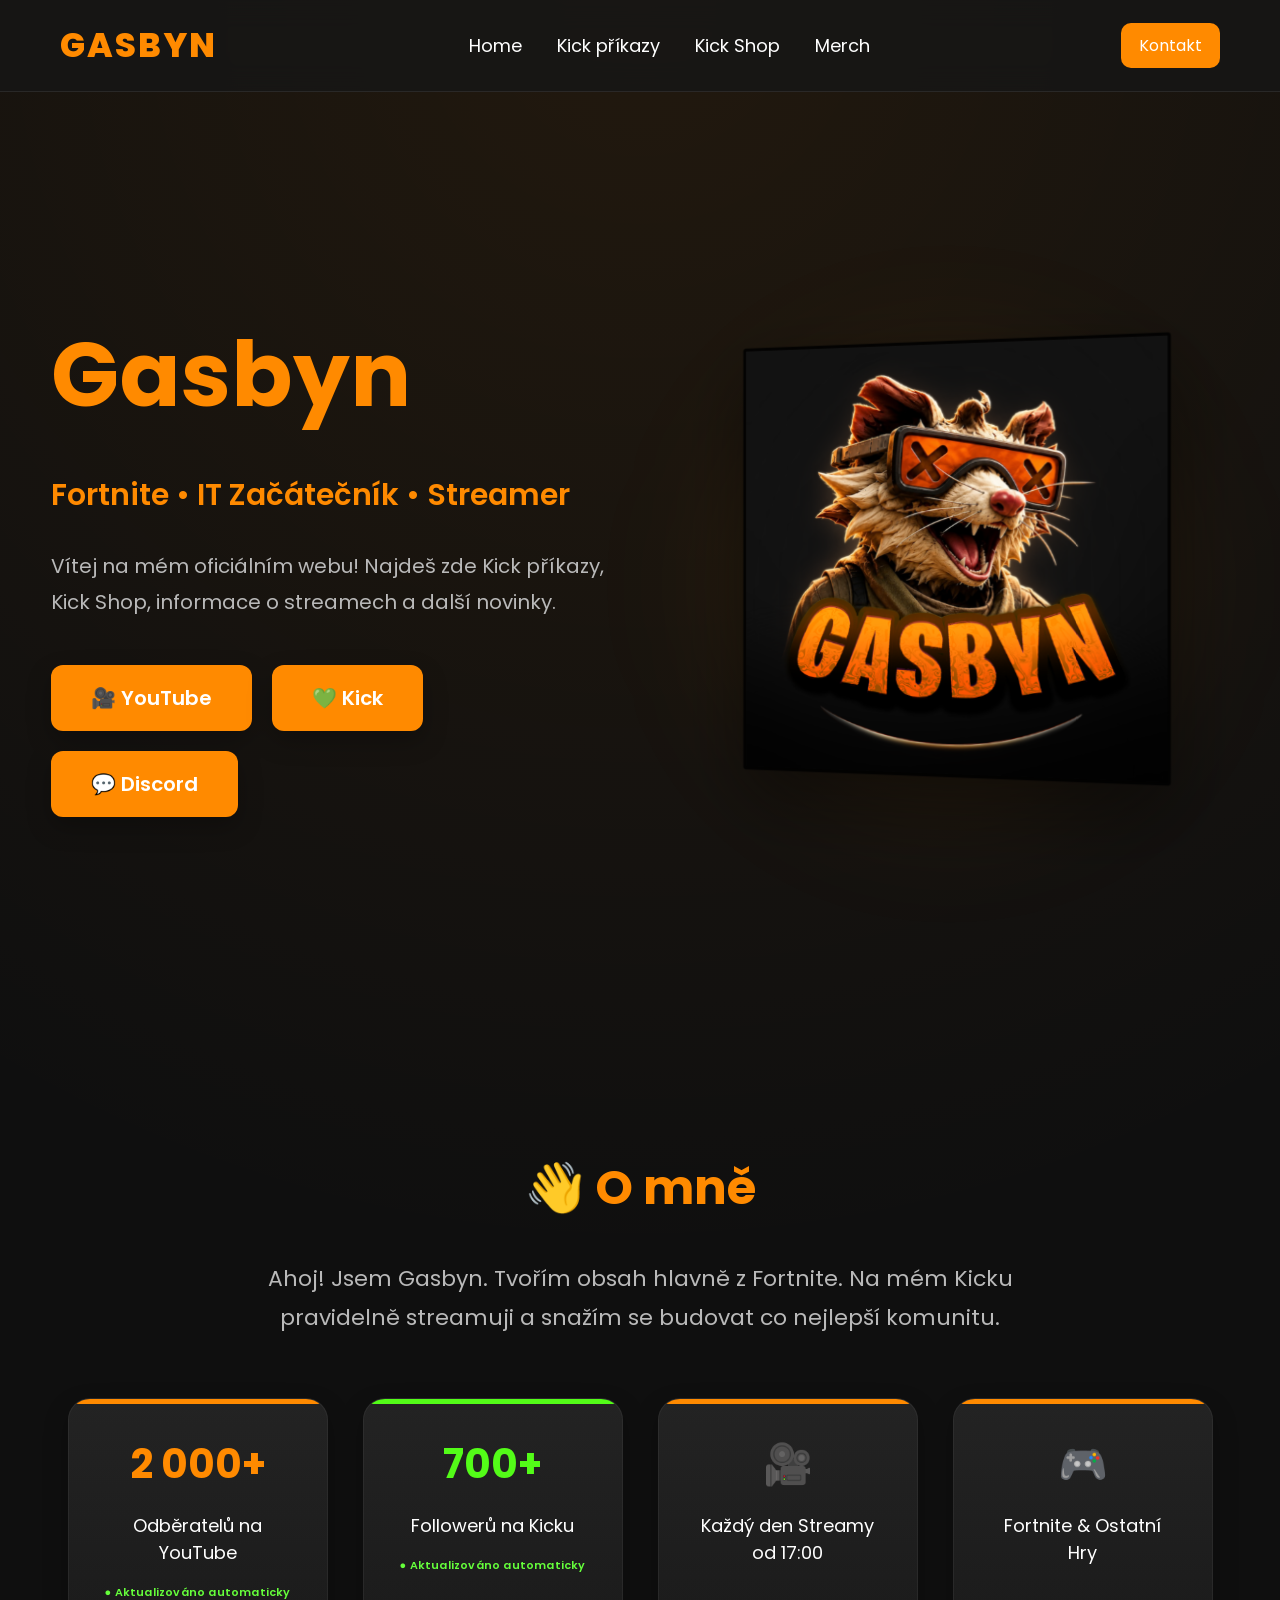
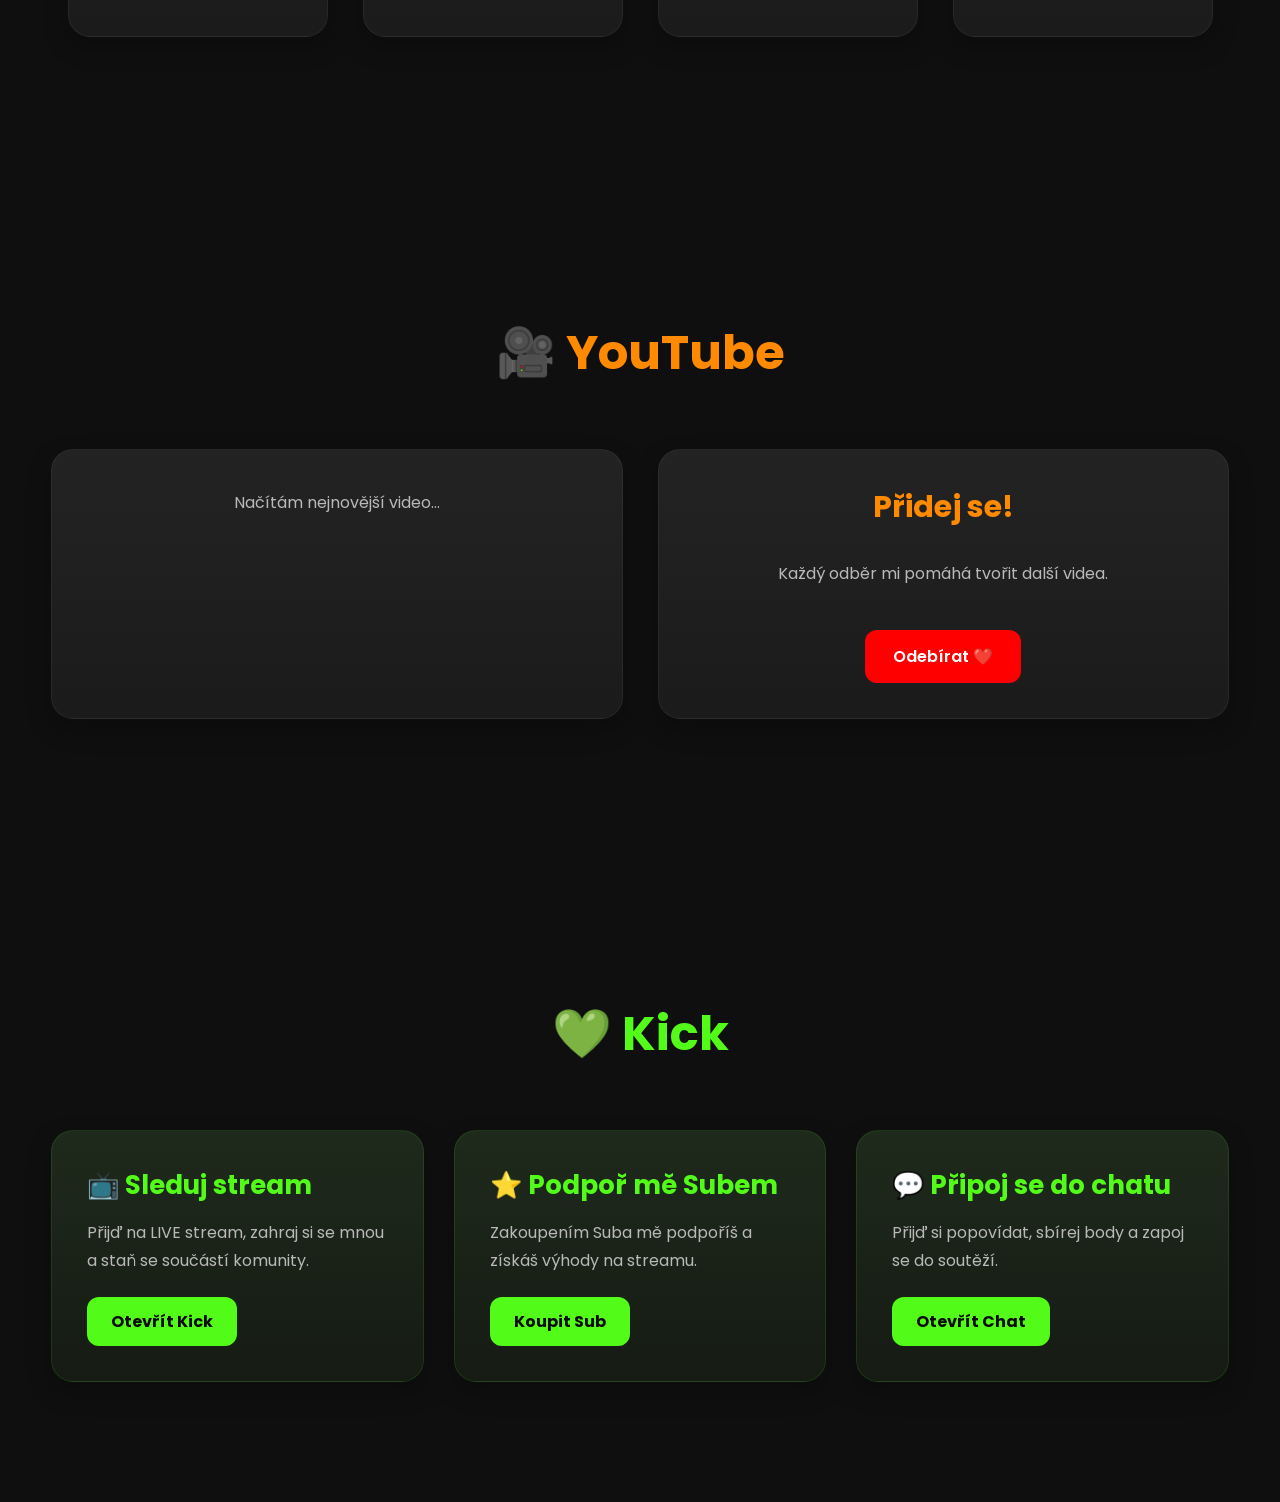
==== index.html @ f3fed2f4 "Wrap Skillet avatar for smooth tilt/hover animation" ====
<!DOCTYPE html>
<html lang="cs">
<head>
<meta charset="UTF-8">
<meta name="viewport" content="width=device-width, initial-scale=1.0">
<title>Gasbyn</title>
<link rel="stylesheet" href="css/style.css">
<link rel="stylesheet" href="css/responsive.css">
<link rel="preconnect" href="https://fonts.googleapis.com">
<link rel="preconnect" href="https://fonts.gstatic.com" crossorigin>
<link href="https://fonts.googleapis.com/css2?family=Poppins:ital,wght@0,100;0,200;0,300;0,400;0,500;0,600;0,700;0,800;0,900;1,100;1,200;1,300;1,400;1,500;1,600;1,700;1,800;1,900&display=swap" rel="stylesheet">
</head>
<body>
<header>
<nav class="navbar">
<div class="logo">GASBYN</div>
<ul class="nav-links">
<li><a href="index.html">Home</a></li>
<li><a href="commands.html">Kick příkazy</a></li>
<li><a href="shop.html">Kick Shop</a></li>
<li><a href="merch.html">Merch</a></li>
</ul>
<a class="contact-button" href="contact.html">Kontakt</a>
</nav>
</header>
<main>
<section class="hero">
<div class="container">
<div class="hero-content">
<div class="hero-left">
<h1>Gasbyn</h1>
<p class="hero-subtitle">Fortnite • IT Začátečník • Streamer</p>
<p class="hero-description">Vítej na mém oficiálním webu! Najdeš zde Kick příkazy, Kick Shop, informace o streamech a další novinky.</p>
<div class="hero-buttons">
<a href="https://www.youtube.com/@Gasbyn" target="_blank">🎥 YouTube</a>
<a href="https://kick.com/Gasbyn" target="_blank">💚 Kick</a>
<a href="https://discord.gg/bN3j6yfFgg" target="_blank">💬 Discord</a>
</div>
</div>
<div class="hero-right">
<div class="hero-avatar-wrap">
<img class="hero-avatar" src="assets/images/Skillet.png" alt="Gasbyn">
</div>
</div>
</div>
</div>
</section>
<section class="about container">
<h2 class="reveal">👋 O mně</h2>
<p class="about-text reveal delay-1">Ahoj! Jsem Gasbyn. Tvořím obsah hlavně z Fortnite. Na mém Kicku pravidelně streamuji a snažím se budovat co nejlepší komunitu.</p>
<div class="stats live-stats">
<div class="card live-stat-card reveal delay-1"><h3 id="youtubeSubscribers">2 000+</h3><p>Odběratelů na YouTube</p><span class="live-update">● Aktualizováno automaticky</span></div>
<div class="card live-stat-card kick-stat-card reveal delay-2"><h3 id="kickFollowers">700+</h3><p>Followerů na Kicku</p><span class="live-update">● Aktualizováno automaticky</span></div>
<div class="card reveal delay-3"><h3>🎥</h3><p>Každý den Streamy od 17:00</p></div>
<div class="card reveal delay-4"><h3>🎮</h3><p>Fortnite & Ostatní Hry</p></div>
</div>
</section>
<section class="youtube container">
<h2 class="reveal">🎥 YouTube</h2>
<div class="youtube-grid">
<div class="youtube-card latest-video-card reveal delay-1" id="latestVideoCard">
<div class="latest-video-loading">Načítám nejnovější video…</div>
</div>
<div class="youtube-card reveal delay-2"><h3>Přidej se!</h3><p>Každý odběr mi pomáhá tvořit další videa.</p><a href="https://www.youtube.com/@Gasbyn?sub_confirmation=1" target="_blank">Odebírat ❤️</a></div>
</div>
</section>
<section class="kick container">
<h2 class="reveal">💚 Kick</h2>
<div class="kick-grid">
<div class="kick-card reveal delay-1"><h3>📺 Sleduj stream</h3><p>Přijď na LIVE stream, zahraj si se mnou a staň se součástí komunity.</p><a href="https://kick.com/Gasbyn" target="_blank">Otevřít Kick</a></div>
<div class="kick-card reveal delay-2"><h3>⭐ Podpoř mě Subem</h3><p>Zakoupením Suba mě podpoříš a získáš výhody na streamu.</p><a href="https://kick.com/gasbyn/subscribe" target="_blank">Koupit Sub</a></div>
<div class="kick-card reveal delay-3"><h3>💬 Připoj se do chatu</h3><p>Přijď si popovídat, sbírej body a zapoj se do soutěží.</p><a href="https://kick.com/Gasbyn" target="_blank">Otevřít Chat</a></div>
</div>
</section>
<section class="schedule container"></section>
</main>
<script src="js/script.js"></script>
</body>
</html>
---- css/style.css ----
*{
box-sizing:border-box;
}

:root {
--background: #0f0f0f;
--navbar: #171717;
--orange: #ff8a00;
--white: #ffffff;
--gray: #b9b9b9;
--card: #1f1f1f;
--shadow: 0px 10px 25px rgba(0, 0, 0, 0.25);
--ease-out: cubic-bezier(.22,1,.36,1);
--ease-soft: cubic-bezier(.4,0,.2,1);
}

html {
scroll-behavior: smooth;
}

body {
margin:0;
font-family:"Poppins",sans-serif;
background:
radial-gradient(
circle at top,
rgba(255,138,0,.08),
transparent 40%
),
var(--background);
color:var(--white);
overflow-x:hidden;
}

.navbar {
display:flex;
justify-content:space-between;
align-items:center;
padding:20px 60px;
background:rgba(23,23,23,.82);
position:sticky;
top:0;
z-index:999;
backdrop-filter:blur(14px);
border-bottom:1px solid rgba(255,255,255,.08);
animation: fadeDown .7s var(--ease-out) both;
}

.logo{
color:var(--orange);
font-size:34px;
font-weight:800;
letter-spacing:2px;
cursor:pointer;
transition: transform .45s var(--ease-out), color .35s ease;
}

.logo:hover{ transform:scale(1.08); }

.nav-links {
display:flex;
gap:35px;
list-style:none;
margin:0;
padding:0;
}

.nav-links a {
color:var(--white);
text-decoration:none;
font-size:18px;
position:relative;
transition: color .35s ease, transform .4s var(--ease-out);
}

.nav-links a::after {
content:"";
position:absolute;
left:0;
bottom:-4px;
width:0;
height:2px;
background:var(--orange);
border-radius:2px;
transition: width .35s var(--ease-out);
}

.nav-links a:hover{
color:var(--orange);
transform:translateY(-2px);
}

.nav-links a:hover::after { width:100%; }

.contact-button {
background:var(--orange);
color:var(--white);
text-decoration:none;
padding:10px 18px;
border-radius:10px;
transition: transform .4s var(--ease-out), box-shadow .4s ease;
}

.contact-button:hover{
transform:scale(1.06) translateY(-1px);
box-shadow:0 10px 30px rgba(255,138,0,.35);
}

main {
text-align:center;
margin-top:0;
}

.container{
width:min(1200px,92%);
margin:auto;
}

.hero {
min-height:100vh;
display:flex;
justify-content:center;
align-items:center;
flex-direction:column;
padding-top:40px;
}

.hero-content{
display:flex;
justify-content:space-between;
align-items:center;
gap:60px;
}

.hero-left{
flex:1;
text-align:left;
}

.hero-right{
flex:1;
display:flex;
justify-content:center;
position:relative;
}

.hero-right::before{
content:"";
position:absolute;
width:500px;
height:500px;
background: radial-gradient(circle, rgba(255,138,0,.28), transparent 70%);
filter:blur(70px);
z-index:-1;
animation: pulseGlow 4s ease-in-out infinite;
}

.hero h1 {
font-size:90px;
color:var(--orange);
margin:0;
opacity:1;
animation: heroIn .9s var(--ease-out) .15s both;
}

.hero-subtitle{
font-size:30px;
font-weight:600;
color:var(--orange);
opacity:1;
animation: heroIn .85s var(--ease-out) .3s both;
}

.hero-description{
margin-top:25px;
font-size:20px;
line-height:1.8;
color:var(--gray);
max-width:650px;
opacity:1;
animation: heroIn .85s var(--ease-out) .45s both;
}

.hero-buttons {
margin-top:45px;
display:flex;
gap:20px;
flex-wrap:wrap;
opacity:1;
animation: heroIn .85s var(--ease-out) .6s both;
}

.hero-buttons a {
text-decoration:none;
font-weight:600;
color:var(--white);
background:var(--orange);
padding:18px 40px;
border-radius:12px;
font-size:20px;
box-shadow:var(--shadow);
transition: transform .4s var(--ease-out), box-shadow .4s ease, filter .3s ease;
}

.hero-buttons a:hover{
transform:translateY(-5px) scale(1.05);
box-shadow:0 16px 36px rgba(255,138,0,.4);
filter:brightness(1.08);
}

.hero-right img{
width:450px;
max-width:100%;
filter:drop-shadow(0 30px 40px rgba(0,0,0,.5));
transform:perspective(1200px) rotateY(-12deg) scale(1);
opacity:1;
animation: heroImgIn 1s var(--ease-out) .35s both, float 4.5s ease-in-out 1.4s infinite;
transition: filter .5s ease, transform .6s var(--ease-out);
}

.hero-right img:hover{
filter:drop-shadow(0 35px 50px rgba(0,0,0,.65));
animation-play-state:paused;
transform:perspective(1200px) rotateY(0deg) scale(1.06);
}

.about{
padding:120px 0;
text-align:center;
}

.about h2{
font-size:48px;
margin-bottom:35px;
color:var(--orange);
}

.about-text{
font-size:22px;
max-width:850px;
margin:auto;
line-height:1.8;
color:var(--gray);
}

.stats{
margin-top:60px;
display:flex;
justify-content:center;
gap:35px;
flex-wrap:wrap;
}

.card{
background:linear-gradient(180deg,#232323,#1b1b1b);
padding:35px;
width:260px;
border-radius:22px;
box-shadow:var(--shadow);
border:1px solid rgba(255,255,255,.05);
overflow:hidden;
position:relative;
transition: transform .45s var(--ease-out), box-shadow .45s ease, border-color .35s ease;
}

.card::before{
content:"";
position:absolute;
top:0;
left:0;
width:100%;
height:5px;
background:var(--orange);
}

.card:hover{
transform:translateY(-12px) scale(1.04);
box-shadow:0 22px 50px rgba(255,138,0,.22);
border-color:rgba(255,138,0,.2);
}

.card h3{
font-size:40px;
margin:0;
color:var(--orange);
}

.card p{
margin-top:18px;
font-size:18px;
}

.live-stats{ align-items:stretch; }
.live-stat-card{ min-height:190px; }
.live-stat-card h3{ white-space:nowrap; }

.live-update{
display:block;
margin-top:14px;
color:#65ff3b;
font-size:11px;
font-weight:600;
letter-spacing:.2px;
}

.kick-stat-card::before{ background:#53FC18; }
.kick-stat-card h3{ color:#53FC18; }

/* ALWAYS VISIBLE - never hide content */
.hidden, .reveal {
opacity:1;
transform:translateY(0) scale(1);
transition: opacity .7s var(--ease-out), transform .7s var(--ease-out);
}
.hidden.show, .reveal.show {
opacity:1;
transform:translateY(0) scale(1);
}
.hidden.delay-1, .reveal.delay-1 { transition-delay:.08s; }
.hidden.delay-2, .reveal.delay-2 { transition-delay:.16s; }
.hidden.delay-3, .reveal.delay-3 { transition-delay:.24s; }
.hidden.delay-4, .reveal.delay-4 { transition-delay:.32s; }

.youtube{ padding:120px 0; }
.youtube h2{
text-align:center;
font-size:48px;
color:var(--orange);
margin-bottom:60px;
}
.youtube-grid{
display:grid;
grid-template-columns:repeat(auto-fit,minmax(320px,1fr));
gap:35px;
}
.youtube-card{
background:linear-gradient(180deg,#232323,#1b1b1b);
padding:35px;
border-radius:22px;
border:1px solid rgba(255,255,255,.05);
box-shadow:var(--shadow);
transition: transform .45s var(--ease-out), box-shadow .45s ease, border-color .35s ease;
}
.youtube-card h3{ font-size:30px; margin-top:0; color:var(--orange); }
.youtube-card p{ line-height:1.8; color:var(--gray); }
.youtube-card a{
display:inline-block;
margin-top:25px;
padding:14px 28px;
background:#ff0000;
color:white;
text-decoration:none;
border-radius:12px;
font-weight:600;
transition: transform .4s var(--ease-out), box-shadow .4s ease;
}
.youtube-card:hover{
transform:translateY(-10px) scale(1.03);
box-shadow:0 20px 45px rgba(255,0,0,.22);
border-color:rgba(255,0,0,.18);
}
.youtube-card a:hover{
transform:scale(1.06);
box-shadow:0 10px 30px rgba(255,0,0,.35);
}

.latest-video-card{ padding:0; overflow:hidden; }
.latest-video-loading{ padding:40px; color:var(--gray); }
.latest-video-link{ display:block; text-decoration:none; color:inherit; }
.latest-video-thumb-wrap{
position:relative;
overflow:hidden;
aspect-ratio:16/9;
background:#111;
}
.latest-video-thumb{
width:100%;
height:100%;
object-fit:cover;
display:block;
transition:transform .6s var(--ease-out);
}
.latest-video-card:hover .latest-video-thumb{ transform:scale(1.08); }
.latest-video-play{
position:absolute;
top:50%;
left:50%;
transform:translate(-50%,-50%) scale(1);
width:64px;
height:64px;
border-radius:50%;
background:rgba(255,0,0,.92);
color:#fff;
display:flex;
align-items:center;
justify-content:center;
font-size:22px;
box-shadow:0 8px 24px rgba(0,0,0,.4);
transition: transform .4s var(--ease-out), box-shadow .4s ease;
}
.latest-video-card:hover .latest-video-play{
transform:translate(-50%,-50%) scale(1.12);
box-shadow:0 12px 32px rgba(255,0,0,.45);
}
.latest-video-info{ padding:24px 28px 28px; text-align:left; }
.latest-video-label{
display:inline-block;
font-size:12px;
font-weight:700;
letter-spacing:1px;
color:#ff4444;
margin-bottom:8px;
}
.latest-video-info h3{
font-size:22px;
margin:0 0 12px;
color:var(--white);
line-height:1.35;
}
.latest-video-open{
display:inline-block;
color:var(--orange);
font-weight:600;
font-size:15px;
transition:transform .3s var(--ease-out);
}
.latest-video-card:hover .latest-video-open{ transform:translateX(4px); }

.kick{ padding:120px 0; }
.kick h2{
text-align:center;
font-size:48px;
color:#53FC18;
margin-bottom:60px;
}
.kick-grid{
display:grid;
grid-template-columns:repeat(auto-fit,minmax(280px,1fr));
gap:30px;
}
.kick-card{
background:linear-gradient(180deg,#1e2a1c,#161b14);
padding:35px;
border-radius:22px;
border:1px solid rgba(83,252,24,.12);
box-shadow:var(--shadow);
text-align:left;
transition: transform .45s var(--ease-out), box-shadow .45s ease, border-color .35s ease;
}
.kick-card h3{ font-size:26px; margin:0 0 14px; color:#53FC18; }
.kick-card p{ line-height:1.75; color:var(--gray); margin:0 0 22px; }
.kick-card a{
display:inline-block;
padding:12px 24px;
background:#53FC18;
color:#0a0a0a;
text-decoration:none;
border-radius:12px;
font-weight:700;
transition: transform .4s var(--ease-out), box-shadow .4s ease;
}
.kick-card:hover{
transform:translateY(-10px) scale(1.03);
box-shadow:0 20px 45px rgba(83,252,24,.2);
border-color:rgba(83,252,24,.3);
}
.kick-card a:hover{
transform:scale(1.06);
box-shadow:0 10px 28px rgba(83,252,24,.35);
}

@keyframes fadeDown {
from { opacity:0; transform:translateY(-16px); }
to { opacity:1; transform:translateY(0); }
}
@keyframes heroIn {
from { opacity:0; transform:translateY(28px) scale(.97); }
to { opacity:1; transform:translateY(0) scale(1); }
}
@keyframes heroImgIn {
from { opacity:0; transform:perspective(1200px) rotateY(-18deg) scale(.88) translateY(20px); }
to { opacity:1; transform:perspective(1200px) rotateY(-12deg) scale(1) translateY(0); }
}
@keyframes float {
0%, 100% { transform:perspective(1200px) rotateY(-12deg) translateY(0); }
50% { transform:perspective(1200px) rotateY(-12deg) translateY(-14px); }
}
@keyframes pulseGlow {
0%, 100% { opacity:.7; transform:scale(1); }
50% { opacity:1; transform:scale(1.08); }
}

@media (prefers-reduced-motion: reduce) {
  .hero h1, .hero-subtitle, .hero-description, .hero-buttons, .hero-right img,
  .hidden, .reveal {
    opacity: 1 !important;
    transform: none !important;
    animation: none !important;
    filter: none !important;
  }
}
---- css/responsive.css ----
/* ===== GASBYN RESPONSIVE LAYOUT ===== */

html { overflow-x: hidden; }
body { overflow-x: hidden; }

/* Tablets / smaller laptops */
@media (max-width: 1000px) {
    .navbar { padding: 16px 28px; gap: 18px; }
    .nav-links { gap: 18px; }
    .nav-links a { font-size: 16px; }
    .container { width: min(92%, 900px); }
    .hero-content { gap: 30px; }
    .hero h1 { font-size: 72px; }
    .hero-right img { width: 380px; }
    .stats { gap: 22px; }
}

/* Phones + portrait tablets */
@media (max-width: 760px) {
    .navbar {
        padding: 13px 16px;
        flex-wrap: wrap;
        justify-content: center;
        gap: 9px 14px;
    }

    .logo { font-size: 26px; }

    .nav-links {
        order: 3;
        width: 100%;
        justify-content: flex-start;
        gap: 8px;
        overflow-x: auto;
        scrollbar-width: none;
        padding: 2px 2px 4px;
        -webkit-overflow-scrolling: touch;
        scroll-behavior: smooth;
    }

    .nav-links::-webkit-scrollbar { display: none; }
    .nav-links a { font-size: 14px; white-space: nowrap; }
    .contact-button { padding: 8px 13px; font-size: 14px; white-space: nowrap; }

    main { margin-top: 45px; }
    .container { width: calc(100% - 28px); }

    /* HOME */
    .hero { min-height: auto; padding: 50px 0 64px; }
    .hero-content { flex-direction: column; text-align: center; gap: 28px; }
    .hero-left { text-align: center; }
    .hero-left, .hero-right { width: 100%; }
    .hero-description { margin-left: auto; margin-right: auto; }
    .hero h1 { font-size: 58px; }
    .hero-subtitle { font-size: 20px; }
    .hero-description { font-size: 16px; line-height: 1.7; margin-left: auto; margin-right: auto; }
    .hero-buttons { justify-content: center; gap: 10px; margin-top: 28px; }
    .hero-buttons a { padding: 13px 20px; font-size: 16px; }
    .hero-right img { width: min(330px, 82vw); }

    .about, .youtube, .kick { padding: 64px 0; }
    .about h2, .youtube h2, .kick h2 { font-size: 38px; margin-bottom: 27px; }
    .about-text { font-size: 17px; }

    .stats { gap: 12px; margin-top: 34px; }
    .card { width: 100%; max-width: 330px; padding: 30px 24px; }
    .live-stat-card { min-height: 170px; }
    .card h3 { font-size: 34px; }
    .card p { font-size: 16px; }
    .live-update { font-size: 10px; }

    .youtube-grid, .kick-grid { grid-template-columns: 1fr; gap: 16px; }
    .youtube-card, .kick-card { padding: 24px 20px; }
    .latest-video-card { padding: 0; }
    .latest-video-info { padding: 20px 20px 23px; }
    .latest-video-info h3 { font-size: 19px; }
    .latest-video-play { width: 52px; height: 52px; }

    /* COMMANDS */
    .commands-hero { padding: 50px 15px 32px; }
    .commands-hero h1 { font-size: 40px; }
    .commands-hero p { font-size: 16px; line-height: 1.6; }
    .top-bar { flex-direction: column; align-items: stretch; gap: 12px; }
    #search { width: 100%; min-width: 0; font-size: 16px; }
    #commandsGrid { grid-template-columns: 1fr; gap: 16px; padding-bottom: 64px; }
    .command-card { padding: 20px; }
    .command-card h3 { font-size: 24px; overflow-wrap: anywhere; }
    .command-card p { font-size: 15px; overflow-wrap: anywhere; }
    .buttons { flex-direction: row; }
    .buttons button { min-width: 0; padding: 12px 10px; }

    /* SHOP */
    .shop-hero { padding: 50px 15px 32px; }
    .shop-hero h1 { font-size: 42px; }
    .shop-hero p { font-size: 16px; line-height: 1.6; }
    .shop-grid { width: calc(100% - 28px); grid-template-columns: 1fr; gap: 16px; margin-bottom: 64px; }
    .product-content { padding: 20px; }
    .product-content h2 { font-size: 20px; }
    .product-command { font-size: 13px; overflow-wrap: anywhere; }

    /* MERCH + CONTACT */
    .merch-page, .contact-page { min-height: auto; padding: 50px 14px 64px; }
    .merch-hero, .contact-card { padding: 42px 20px; border-radius: 20px; }
    .merch-hero h1, .contact-card h1 { font-size: 42px; }
    .merch-status { font-size: 22px; }
    .merch-description { font-size: 16px; }
    .contact-intro { font-size: 17px; }
    .contact-option { padding: 14px 15px; }
    .contact-option small { overflow-wrap: anywhere; }
}

/* Small phones */
@media (max-width: 430px) {
    .navbar { padding: 11px 10px; }
    .logo { font-size: 23px; }
    .nav-links a { font-size: 13px; }
    .contact-button { font-size: 13px; padding: 7px 10px; }
    .hero h1 { font-size: 46px; }
    .hero-buttons { flex-direction: column; width: 100%; }
    .hero-buttons a { width: 100%; }
    .hero-right img { width: min(280px, 82vw); }
    .about h2, .youtube h2, .kick h2 { font-size: 32px; }
    .command-card, .product-content { padding: 19px; }
    .buttons button { font-size: 13px; }
}

/* TVs / 4K screens */
@media (min-width: 1800px) {
    .container { width: min(1500px, 88%); }
    .navbar { padding: 26px 80px; }
    .nav-links { gap: 45px; }
    .nav-links a { font-size: 20px; }
    .hero h1 { font-size: 110px; }
    .hero-description { font-size: 23px; }
    .hero-right img { width: 520px; }
    .shop-grid { width: min(1500px, 88%); grid-template-columns: repeat(4, 1fr); }
    #commandsGrid { grid-template-columns: repeat(3, 1fr); }
}

/* Touch devices: avoid sticky hover effects feeling laggy */
@media (hover: none) and (pointer: coarse) {
    .card:hover, .youtube-card:hover, .kick-card:hover, .hero-buttons a:hover,
    .contact-button:hover, .logo:hover, .hero-right img:hover {
        transform: none;
        box-shadow: inherit;
    }
}

@media (prefers-reduced-motion: reduce) {
    *, *::before, *::after {
        transition: none !important;
        animation: none !important;
        scroll-behavior: auto !important;
    }
}
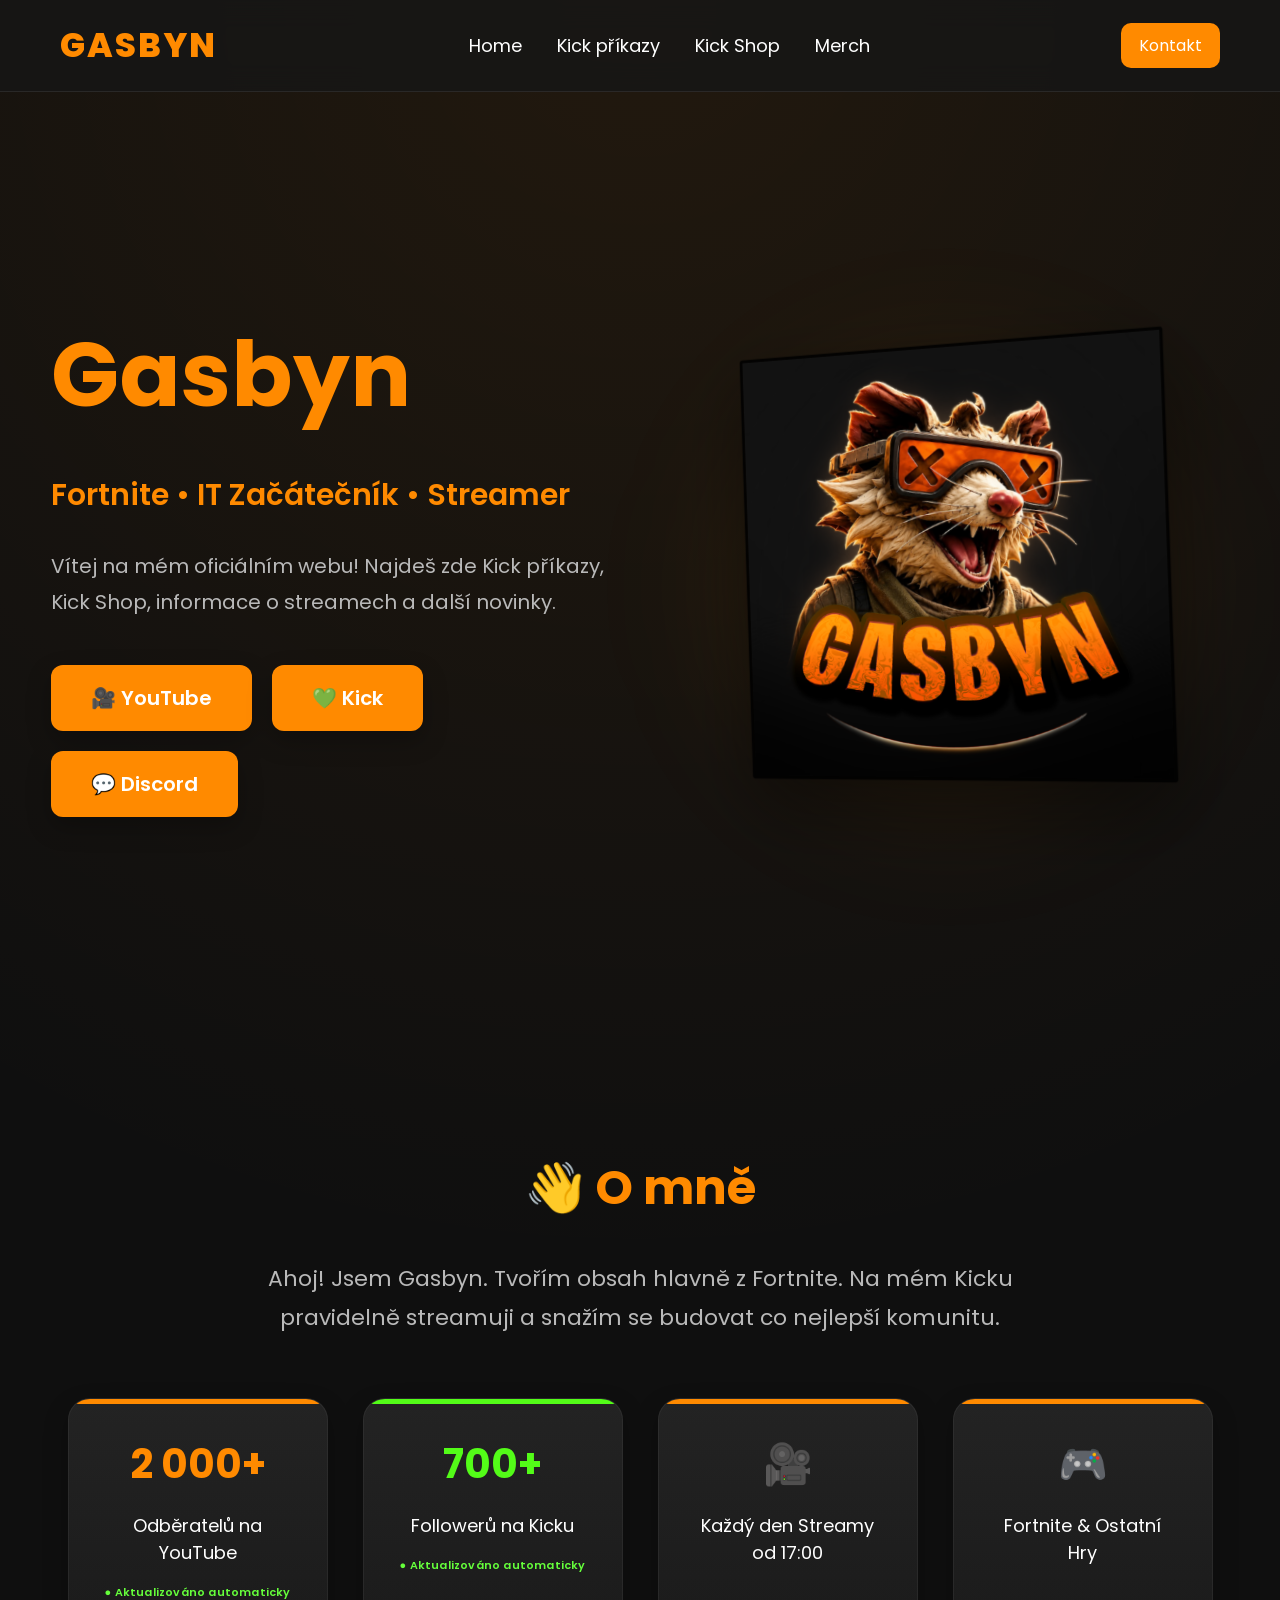
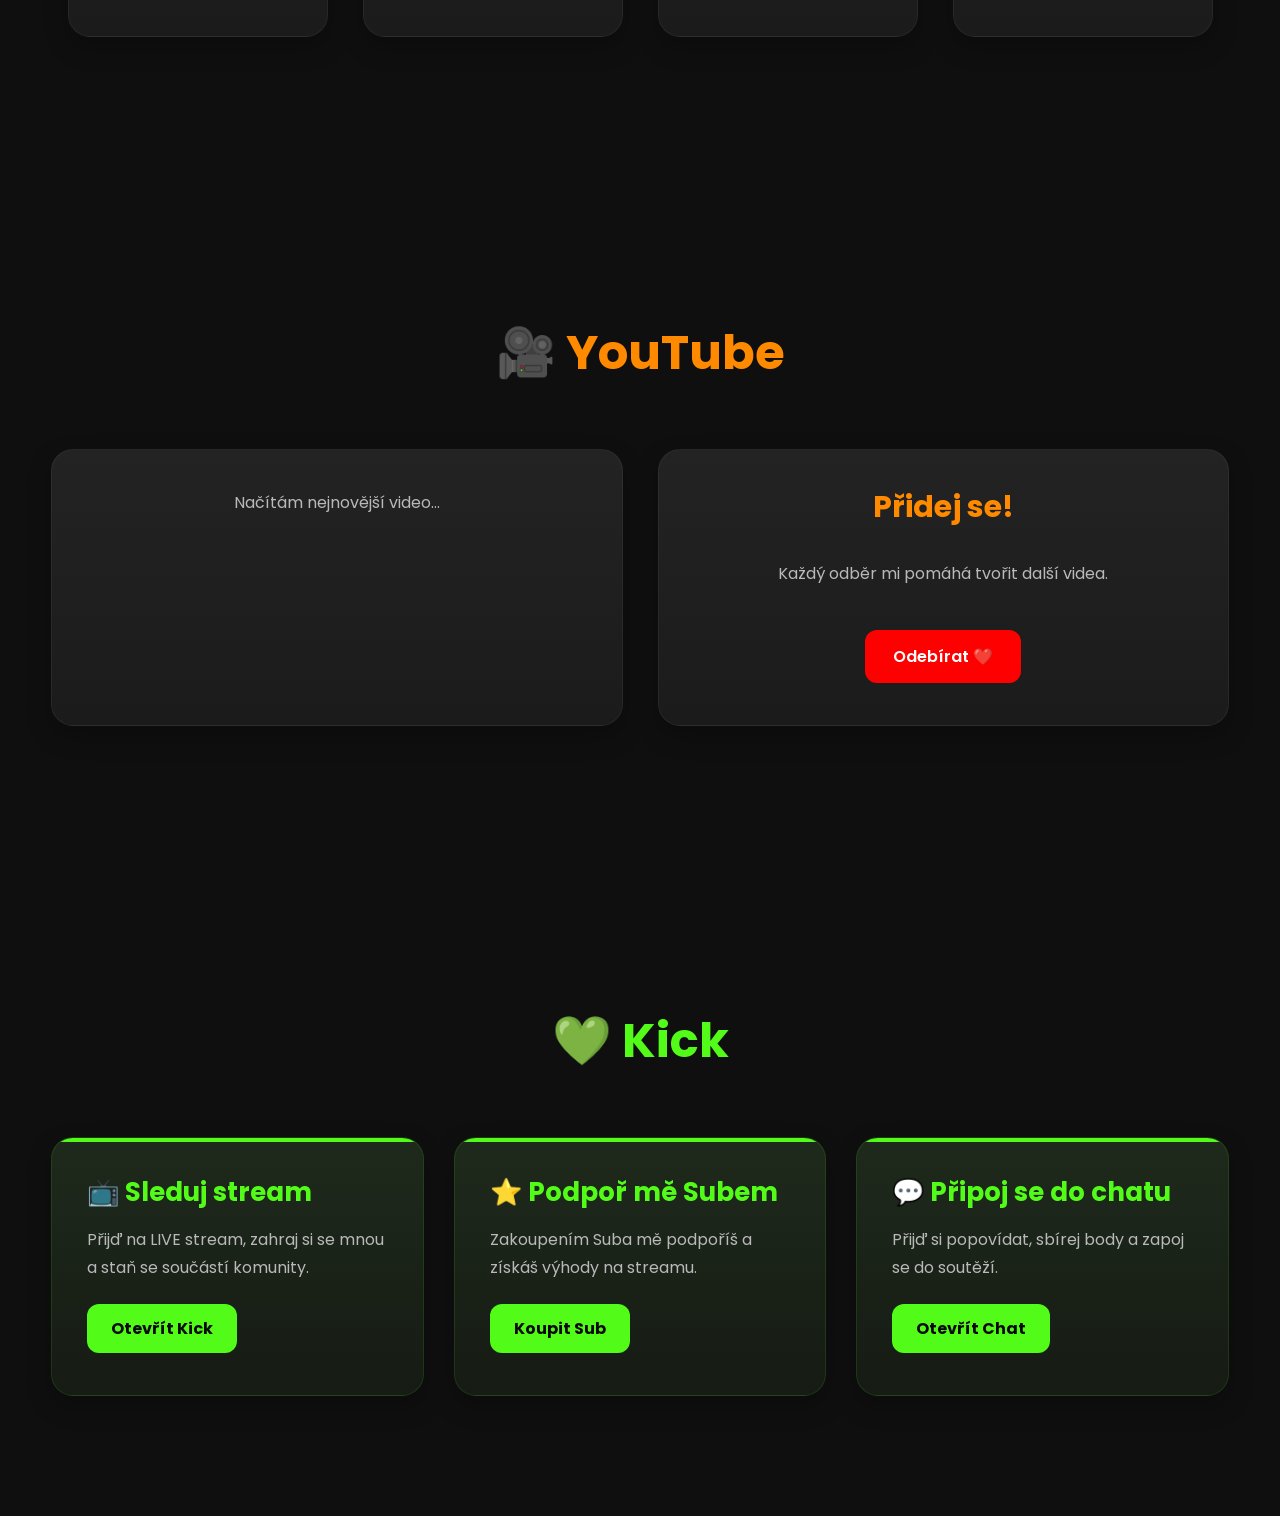
==== commit d2587f21: "Link animations.css for micro-interactions" ====
--- a/index.html
+++ b/index.html
@@ -5,6 +5,7 @@
 <meta name="viewport" content="width=device-width, initial-scale=1.0">
 <title>Gasbyn</title>
 <link rel="stylesheet" href="css/style.css">
+<link rel="stylesheet" href="css/animations.css">
 <link rel="stylesheet" href="css/responsive.css">
 <link rel="preconnect" href="https://fonts.googleapis.com">
 <link rel="preconnect" href="https://fonts.gstatic.com" crossorigin>
--- a/css/style.css
+++ b/css/style.css
@@ -52,10 +52,11 @@
 font-weight:800;
 letter-spacing:2px;
 cursor:pointer;
-transition: transform .45s var(--ease-out), color .35s ease;
+transition: transform .28s cubic-bezier(.22,1,.36,1), color .25s ease;
 }
 
 .logo:hover{ transform:scale(1.08); }
+.logo:active{ transform:scale(0.96); }
 
 .nav-links {
 display:flex;
@@ -70,7 +71,7 @@
 text-decoration:none;
 font-size:18px;
 position:relative;
-transition: color .35s ease, transform .4s var(--ease-out);
+transition: color .25s ease, transform .28s cubic-bezier(.22,1,.36,1);
 }
 
 .nav-links a::after {
@@ -82,7 +83,7 @@
 height:2px;
 background:var(--orange);
 border-radius:2px;
-transition: width .35s var(--ease-out);
+transition: width .28s cubic-bezier(.22,1,.36,1);
 }
 
 .nav-links a:hover{
@@ -98,13 +99,14 @@
 text-decoration:none;
 padding:10px 18px;
 border-radius:10px;
-transition: transform .4s var(--ease-out), box-shadow .4s ease;
+transition: transform .28s cubic-bezier(.22,1,.36,1), box-shadow .28s ease;
 }
 
 .contact-button:hover{
-transform:scale(1.06) translateY(-1px);
+transform:scale(1.07) translateY(-2px);
 box-shadow:0 10px 30px rgba(255,138,0,.35);
 }
+.contact-button:active{ transform:scale(0.96); }
 
 main {
 text-align:center;
@@ -199,29 +201,48 @@
 border-radius:12px;
 font-size:20px;
 box-shadow:var(--shadow);
-transition: transform .4s var(--ease-out), box-shadow .4s ease, filter .3s ease;
+transition: transform .28s cubic-bezier(.22,1,.36,1), box-shadow .28s ease, filter .28s ease;
 }
 
 .hero-buttons a:hover{
-transform:translateY(-5px) scale(1.05);
+transform:translateY(-5px) scale(1.07);
 box-shadow:0 16px 36px rgba(255,138,0,.4);
 filter:brightness(1.08);
 }
-
-.hero-right img{
+.hero-buttons a:active{
+transform:scale(0.96) translateY(0);
+}
+
+.hero-avatar-wrap{
+display:inline-block;
+animation: floatY 4.5s ease-in-out 1.2s infinite;
+will-change: transform;
+}
+
+.hero-right img,
+.hero-avatar{
 width:450px;
 max-width:100%;
+display:block;
 filter:drop-shadow(0 30px 40px rgba(0,0,0,.5));
-transform:perspective(1200px) rotateY(-12deg) scale(1);
-opacity:1;
-animation: heroImgIn 1s var(--ease-out) .35s both, float 4.5s ease-in-out 1.4s infinite;
-transition: filter .5s ease, transform .6s var(--ease-out);
-}
-
-.hero-right img:hover{
-filter:drop-shadow(0 35px 50px rgba(0,0,0,.65));
+transform:perspective(1200px) rotateY(-14deg) rotateZ(-2deg) scale(1);
+opacity:1;
+animation: heroImgIn 1s var(--ease-out) .35s both;
+transition:
+transform .55s cubic-bezier(.22,1,.36,1),
+filter .55s ease;
+cursor:pointer;
+}
+
+.hero-right img:hover,
+.hero-avatar:hover,
+.hero-avatar-wrap:hover img{
+filter:drop-shadow(0 40px 55px rgba(255,138,0,.25));
+transform:perspective(1200px) rotateY(0deg) rotateZ(0deg) scale(1.1);
+}
+
+.hero-avatar-wrap:hover{
 animation-play-state:paused;
-transform:perspective(1200px) rotateY(0deg) scale(1.06);
 }
 
 .about{
@@ -260,7 +281,7 @@
 border:1px solid rgba(255,255,255,.05);
 overflow:hidden;
 position:relative;
-transition: transform .45s var(--ease-out), box-shadow .45s ease, border-color .35s ease;
+transition: transform .35s cubic-bezier(.22,1,.36,1), box-shadow .35s ease, border-color .3s ease;
 }
 
 .card::before{
@@ -278,6 +299,9 @@
 box-shadow:0 22px 50px rgba(255,138,0,.22);
 border-color:rgba(255,138,0,.2);
 }
+.card:active{
+transform:scale(0.98);
+}
 
 .card h3{
 font-size:40px;
@@ -306,7 +330,6 @@
 .kick-stat-card::before{ background:#53FC18; }
 .kick-stat-card h3{ color:#53FC18; }
 
-/* ALWAYS VISIBLE - never hide content */
 .hidden, .reveal {
 opacity:1;
 transform:translateY(0) scale(1);
@@ -339,7 +362,7 @@
 border-radius:22px;
 border:1px solid rgba(255,255,255,.05);
 box-shadow:var(--shadow);
-transition: transform .45s var(--ease-out), box-shadow .45s ease, border-color .35s ease;
+transition: transform .35s cubic-bezier(.22,1,.36,1), box-shadow .35s ease, border-color .3s ease;
 }
 .youtube-card h3{ font-size:30px; margin-top:0; color:var(--orange); }
 .youtube-card p{ line-height:1.8; color:var(--gray); }
@@ -352,7 +375,7 @@
 text-decoration:none;
 border-radius:12px;
 font-weight:600;
-transition: transform .4s var(--ease-out), box-shadow .4s ease;
+transition: transform .28s cubic-bezier(.22,1,.36,1), box-shadow .28s ease;
 }
 .youtube-card:hover{
 transform:translateY(-10px) scale(1.03);
@@ -360,9 +383,10 @@
 border-color:rgba(255,0,0,.18);
 }
 .youtube-card a:hover{
-transform:scale(1.06);
+transform:scale(1.07);
 box-shadow:0 10px 30px rgba(255,0,0,.35);
 }
+.youtube-card a:active{ transform:scale(0.96); }
 
 .latest-video-card{ padding:0; overflow:hidden; }
 .latest-video-loading{ padding:40px; color:var(--gray); }
@@ -378,7 +402,7 @@
 height:100%;
 object-fit:cover;
 display:block;
-transition:transform .6s var(--ease-out);
+transition:transform .55s cubic-bezier(.22,1,.36,1);
 }
 .latest-video-card:hover .latest-video-thumb{ transform:scale(1.08); }
 .latest-video-play{
@@ -396,7 +420,7 @@
 justify-content:center;
 font-size:22px;
 box-shadow:0 8px 24px rgba(0,0,0,.4);
-transition: transform .4s var(--ease-out), box-shadow .4s ease;
+transition: transform .28s cubic-bezier(.22,1,.36,1), box-shadow .28s ease;
 }
 .latest-video-card:hover .latest-video-play{
 transform:translate(-50%,-50%) scale(1.12);
@@ -422,7 +446,7 @@
 color:var(--orange);
 font-weight:600;
 font-size:15px;
-transition:transform .3s var(--ease-out);
+transition:transform .28s cubic-bezier(.22,1,.36,1);
 }
 .latest-video-card:hover .latest-video-open{ transform:translateX(4px); }
 
@@ -445,7 +469,7 @@
 border:1px solid rgba(83,252,24,.12);
 box-shadow:var(--shadow);
 text-align:left;
-transition: transform .45s var(--ease-out), box-shadow .45s ease, border-color .35s ease;
+transition: transform .35s cubic-bezier(.22,1,.36,1), box-shadow .35s ease, border-color .3s ease;
 }
 .kick-card h3{ font-size:26px; margin:0 0 14px; color:#53FC18; }
 .kick-card p{ line-height:1.75; color:var(--gray); margin:0 0 22px; }
@@ -457,7 +481,7 @@
 text-decoration:none;
 border-radius:12px;
 font-weight:700;
-transition: transform .4s var(--ease-out), box-shadow .4s ease;
+transition: transform .28s cubic-bezier(.22,1,.36,1), box-shadow .28s ease;
 }
 .kick-card:hover{
 transform:translateY(-10px) scale(1.03);
@@ -465,9 +489,10 @@
 border-color:rgba(83,252,24,.3);
 }
 .kick-card a:hover{
-transform:scale(1.06);
+transform:scale(1.07);
 box-shadow:0 10px 28px rgba(83,252,24,.35);
 }
+.kick-card a:active{ transform:scale(0.96); }
 
 @keyframes fadeDown {
 from { opacity:0; transform:translateY(-16px); }
@@ -479,20 +504,24 @@
 }
 @keyframes heroImgIn {
 from { opacity:0; transform:perspective(1200px) rotateY(-18deg) scale(.88) translateY(20px); }
-to { opacity:1; transform:perspective(1200px) rotateY(-12deg) scale(1) translateY(0); }
+to { opacity:1; transform:perspective(1200px) rotateY(-14deg) rotateZ(-2deg) scale(1) translateY(0); }
 }
 @keyframes float {
 0%, 100% { transform:perspective(1200px) rotateY(-12deg) translateY(0); }
 50% { transform:perspective(1200px) rotateY(-12deg) translateY(-14px); }
 }
+@keyframes floatY {
+0%, 100% { transform: translateY(0); }
+50% { transform: translateY(-14px); }
+}
 @keyframes pulseGlow {
 0%, 100% { opacity:.7; transform:scale(1); }
 50% { opacity:1; transform:scale(1.08); }
 }
 
 @media (prefers-reduced-motion: reduce) {
-  .hero h1, .hero-subtitle, .hero-description, .hero-buttons, .hero-right img,
-  .hidden, .reveal {
+  .hero h1, .hero-subtitle, .hero-description, .hero-buttons, .hero-right img, .hero-avatar,
+  .hidden, .reveal, .hero-avatar-wrap {
     opacity: 1 !important;
     transform: none !important;
     animation: none !important;
--- a/css/animations.css
+++ b/css/animations.css
@@ -0,0 +1,344 @@
+/* ===== ANIMATION DETAILS / MICRO-INTERACTIONS ===== */
+
+/* Card shine sweep on hover */
+.card,
+.youtube-card,
+.kick-card {
+  position: relative;
+  overflow: hidden;
+}
+
+.card::after,
+.youtube-card::after,
+.kick-card::after {
+  content: "";
+  position: absolute;
+  top: 0;
+  left: -40%;
+  width: 40%;
+  height: 100%;
+  background: linear-gradient(
+    105deg,
+    transparent,
+    rgba(255,255,255,.05),
+    transparent
+  );
+  pointer-events: none;
+  transition: left .7s cubic-bezier(.22,1,.36,1);
+  z-index: 1;
+}
+
+.card:hover::after,
+.youtube-card:hover::after,
+.kick-card:hover::after {
+  left: 120%;
+}
+
+/* Top accent bar glow */
+.card::before {
+  transition: height .35s cubic-bezier(.22,1,.36,1), box-shadow .35s ease;
+}
+
+.card:hover::before {
+  height: 6px;
+  box-shadow: 0 0 18px rgba(255,138,0,.55);
+}
+
+.kick-card::before {
+  content: "";
+  position: absolute;
+  top: 0;
+  left: 0;
+  width: 100%;
+  height: 4px;
+  background: #53FC18;
+  transition: height .35s cubic-bezier(.22,1,.36,1), box-shadow .35s ease;
+  z-index: 2;
+}
+
+.kick-card:hover::before {
+  height: 6px;
+  box-shadow: 0 0 18px rgba(83,252,24,.55);
+}
+
+/* Buttons: light shine sweep */
+.hero-buttons a,
+.contact-button,
+.youtube-card a,
+.kick-card a {
+  position: relative;
+  overflow: hidden;
+  z-index: 0;
+}
+
+.hero-buttons a::before,
+.contact-button::before,
+.youtube-card a::before,
+.kick-card a::before {
+  content: "";
+  position: absolute;
+  top: 0;
+  left: -80%;
+  width: 60%;
+  height: 100%;
+  background: linear-gradient(
+    120deg,
+    transparent,
+    rgba(255,255,255,.28),
+    transparent
+  );
+  transition: left .55s cubic-bezier(.22,1,.36,1);
+  z-index: -1;
+}
+
+.hero-buttons a:hover::before,
+.contact-button:hover::before,
+.youtube-card a:hover::before,
+.kick-card a:hover::before {
+  left: 130%;
+}
+
+/* Live status soft blink */
+.live-update {
+  animation: livePulse 2s ease-in-out infinite;
+}
+
+@keyframes livePulse {
+  0%, 100% { opacity: 1; }
+  50% { opacity: .55; }
+}
+
+/* Logo glow on hover */
+.logo {
+  text-shadow: 0 0 0 transparent;
+  transition:
+    transform .28s cubic-bezier(.22,1,.36,1),
+    color .25s ease,
+    text-shadow .35s ease !important;
+}
+
+.logo:hover {
+  text-shadow: 0 0 22px rgba(255,138,0,.55);
+}
+
+/* Nav letter-spacing */
+.nav-links a {
+  transition:
+    color .25s ease,
+    transform .28s cubic-bezier(.22,1,.36,1),
+    letter-spacing .28s ease !important;
+}
+
+.nav-links a:hover {
+  letter-spacing: .4px;
+}
+
+/* Section title underline grows */
+.about h2,
+.youtube h2,
+.kick h2 {
+  position: relative;
+  display: inline-block;
+}
+
+.about h2::after,
+.youtube h2::after,
+.kick h2::after {
+  content: "";
+  position: absolute;
+  left: 50%;
+  bottom: -8px;
+  width: 0;
+  height: 3px;
+  border-radius: 3px;
+  background: currentColor;
+  transform: translateX(-50%);
+  transition: width .45s cubic-bezier(.22,1,.36,1);
+  opacity: .85;
+}
+
+.about:hover h2::after,
+.youtube:hover h2::after,
+.kick:hover h2::after {
+  width: 56%;
+}
+
+/* Avatar hover more pronounced */
+.hero-avatar,
+.hero-right img {
+  transition:
+    transform .6s cubic-bezier(.22,1,.36,1),
+    filter .6s ease !important;
+}
+
+.hero-avatar-wrap:hover img,
+.hero-avatar:hover,
+.hero-right img:hover {
+  transform: perspective(1200px) rotateY(0deg) rotateZ(0deg) scale(1.12) !important;
+  filter: drop-shadow(0 42px 60px rgba(255,138,0,.32)) !important;
+}
+
+/* Stat number pop */
+.card h3 {
+  display: inline-block;
+  transition: transform .35s cubic-bezier(.22,1,.36,1);
+}
+
+.card:hover h3 {
+  transform: scale(1.06);
+}
+
+/* Play button pulse ring */
+.latest-video-play {
+  animation: playPulse 2.4s ease-in-out infinite;
+}
+
+@keyframes playPulse {
+  0%, 100% {
+    box-shadow: 0 8px 24px rgba(0,0,0,.4), 0 0 0 0 rgba(255,0,0,.35);
+  }
+  50% {
+    box-shadow: 0 8px 24px rgba(0,0,0,.4), 0 0 0 12px rgba(255,0,0,0);
+  }
+}
+
+.latest-video-card:hover .latest-video-play {
+  animation: none;
+}
+
+/* Focus rings */
+a:focus-visible,
+button:focus-visible {
+  outline: 2px solid var(--orange, #ff8a00);
+  outline-offset: 3px;
+}
+
+/* Commands page extras */
+.command-card {
+  position: relative;
+  overflow: hidden;
+}
+
+.command-card::after {
+  content: "";
+  position: absolute;
+  top: 0;
+  left: -50%;
+  width: 40%;
+  height: 100%;
+  background: linear-gradient(105deg, transparent, rgba(255,255,255,.05), transparent);
+  pointer-events: none;
+  transition: left .65s cubic-bezier(.22,1,.36,1);
+}
+
+.command-card:hover::after {
+  left: 120%;
+}
+
+.command-card::before {
+  transition: height .3s ease, box-shadow .3s ease;
+}
+
+.command-card:hover::before {
+  height: 6px;
+  box-shadow: 0 0 16px rgba(83,252,24,.5);
+}
+
+.copy,
+.favorite {
+  position: relative;
+  overflow: hidden;
+}
+
+.copy::before,
+.favorite::before {
+  content: "";
+  position: absolute;
+  top: 0;
+  left: -80%;
+  width: 55%;
+  height: 100%;
+  background: linear-gradient(120deg, transparent, rgba(255,255,255,.3), transparent);
+  transition: left .5s cubic-bezier(.22,1,.36,1);
+}
+
+.copy:hover::before,
+.favorite:hover::before {
+  left: 130%;
+}
+
+#toast.show {
+  animation: toastPop .5s cubic-bezier(.22,1,.36,1);
+}
+
+@keyframes toastPop {
+  0% { transform: translateX(-50%) translateY(140%); opacity: 0; }
+  60% { transform: translateX(-50%) translateY(-6px); opacity: 1; }
+  100% { transform: translateX(-50%) translateY(0); opacity: 1; }
+}
+
+.category:hover {
+  box-shadow: 0 8px 22px rgba(83,252,24,.25);
+}
+
+/* Shop page extras */
+.product-card {
+  position: relative;
+  overflow: hidden;
+}
+
+.product-card::after {
+  content: "";
+  position: absolute;
+  top: 0;
+  left: -50%;
+  width: 40%;
+  height: 100%;
+  background: linear-gradient(105deg, transparent, rgba(255,255,255,.05), transparent);
+  pointer-events: none;
+  transition: left .65s cubic-bezier(.22,1,.36,1);
+  z-index: 2;
+}
+
+.product-card:hover::after {
+  left: 120%;
+}
+
+.product-card::before {
+  transition: height .3s ease, box-shadow .3s ease;
+}
+
+.product-card:hover::before {
+  height: 5px;
+  box-shadow: 0 0 16px rgba(255,140,0,.5);
+}
+
+.copy-product {
+  position: relative;
+  overflow: hidden;
+}
+
+.copy-product::before {
+  content: "";
+  position: absolute;
+  top: 0;
+  left: -80%;
+  width: 55%;
+  height: 100%;
+  background: linear-gradient(120deg, transparent, rgba(255,255,255,.28), transparent);
+  transition: left .5s cubic-bezier(.22,1,.36,1);
+}
+
+.copy-product:hover::before {
+  left: 130%;
+}
+
+#shopToast.show {
+  animation: shopToastPop .5s cubic-bezier(.22,1,.36,1);
+}
+
+@keyframes shopToastPop {
+  0% { transform: translateX(-50%) translateY(140%); opacity: 0; }
+  60% { transform: translateX(-50%) translateY(-6px); opacity: 1; }
+  100% { transform: translateX(-50%) translateY(0); opacity: 1; }
+}
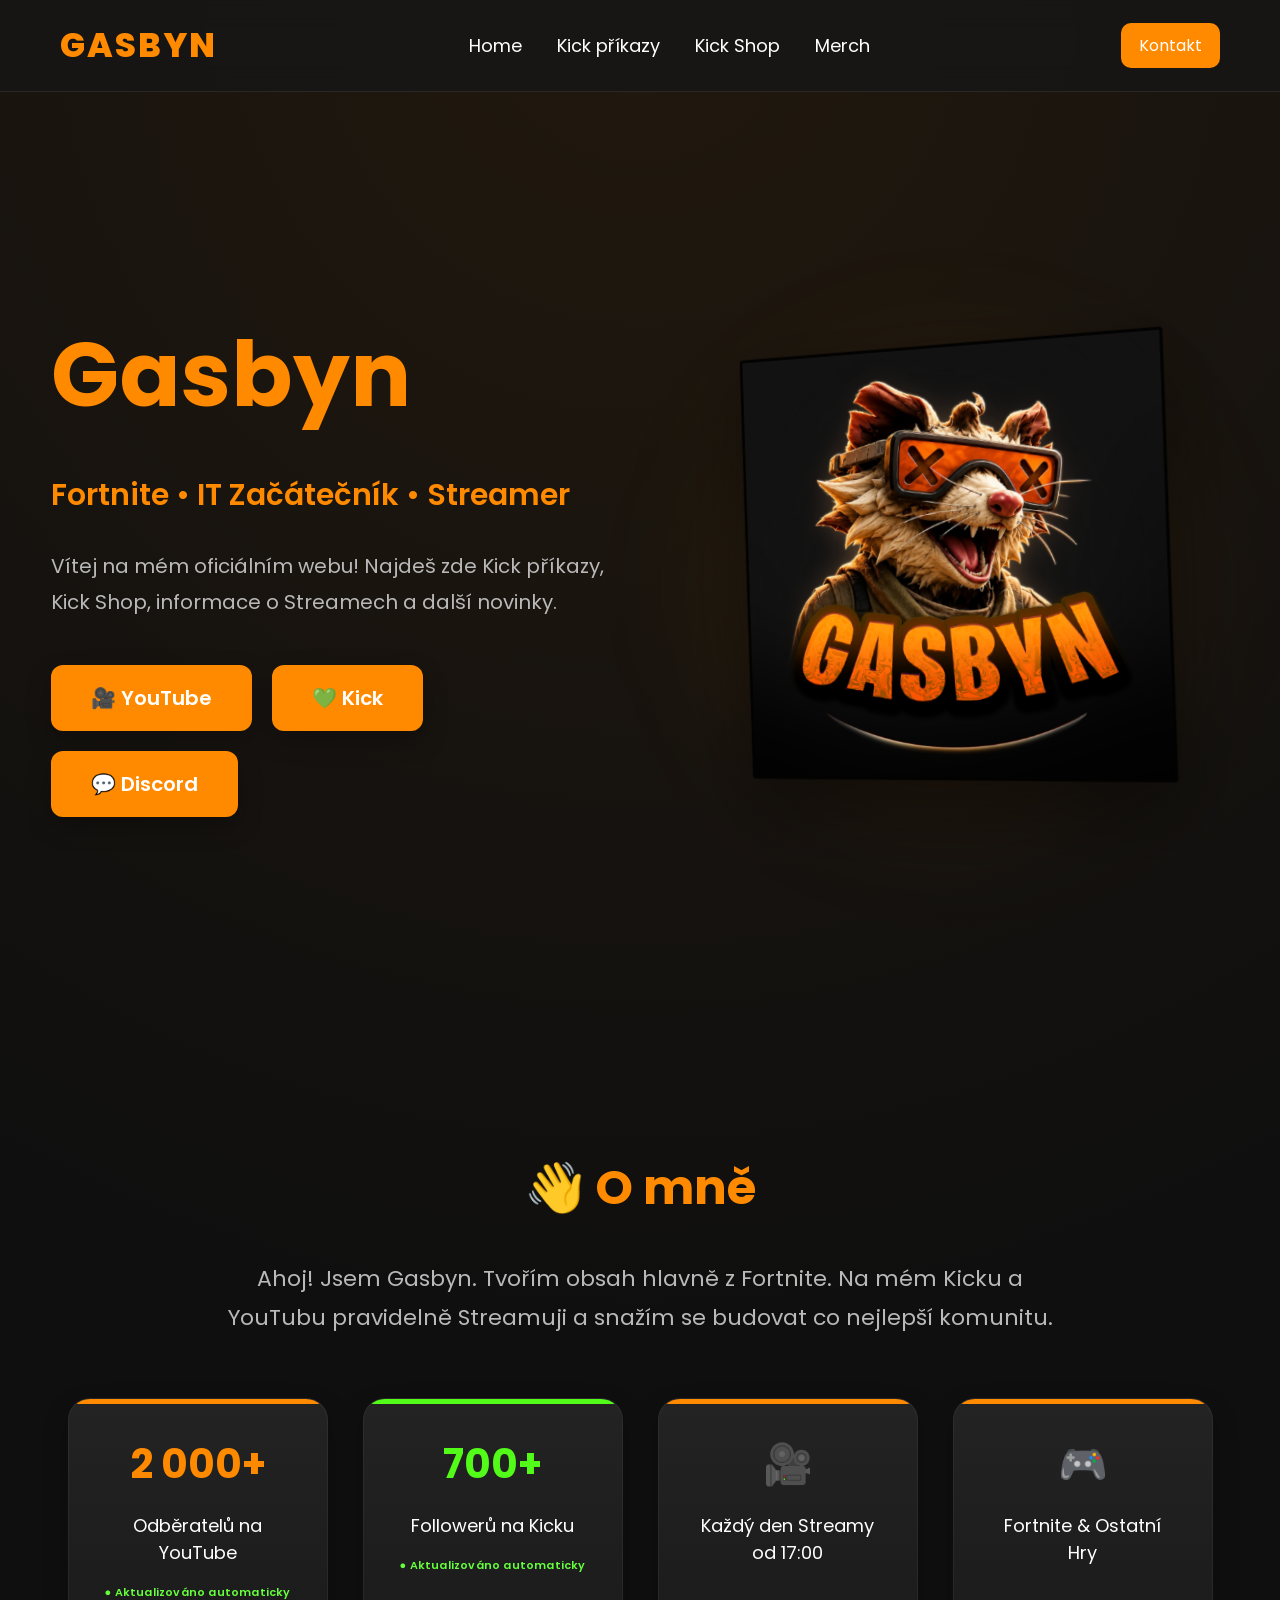
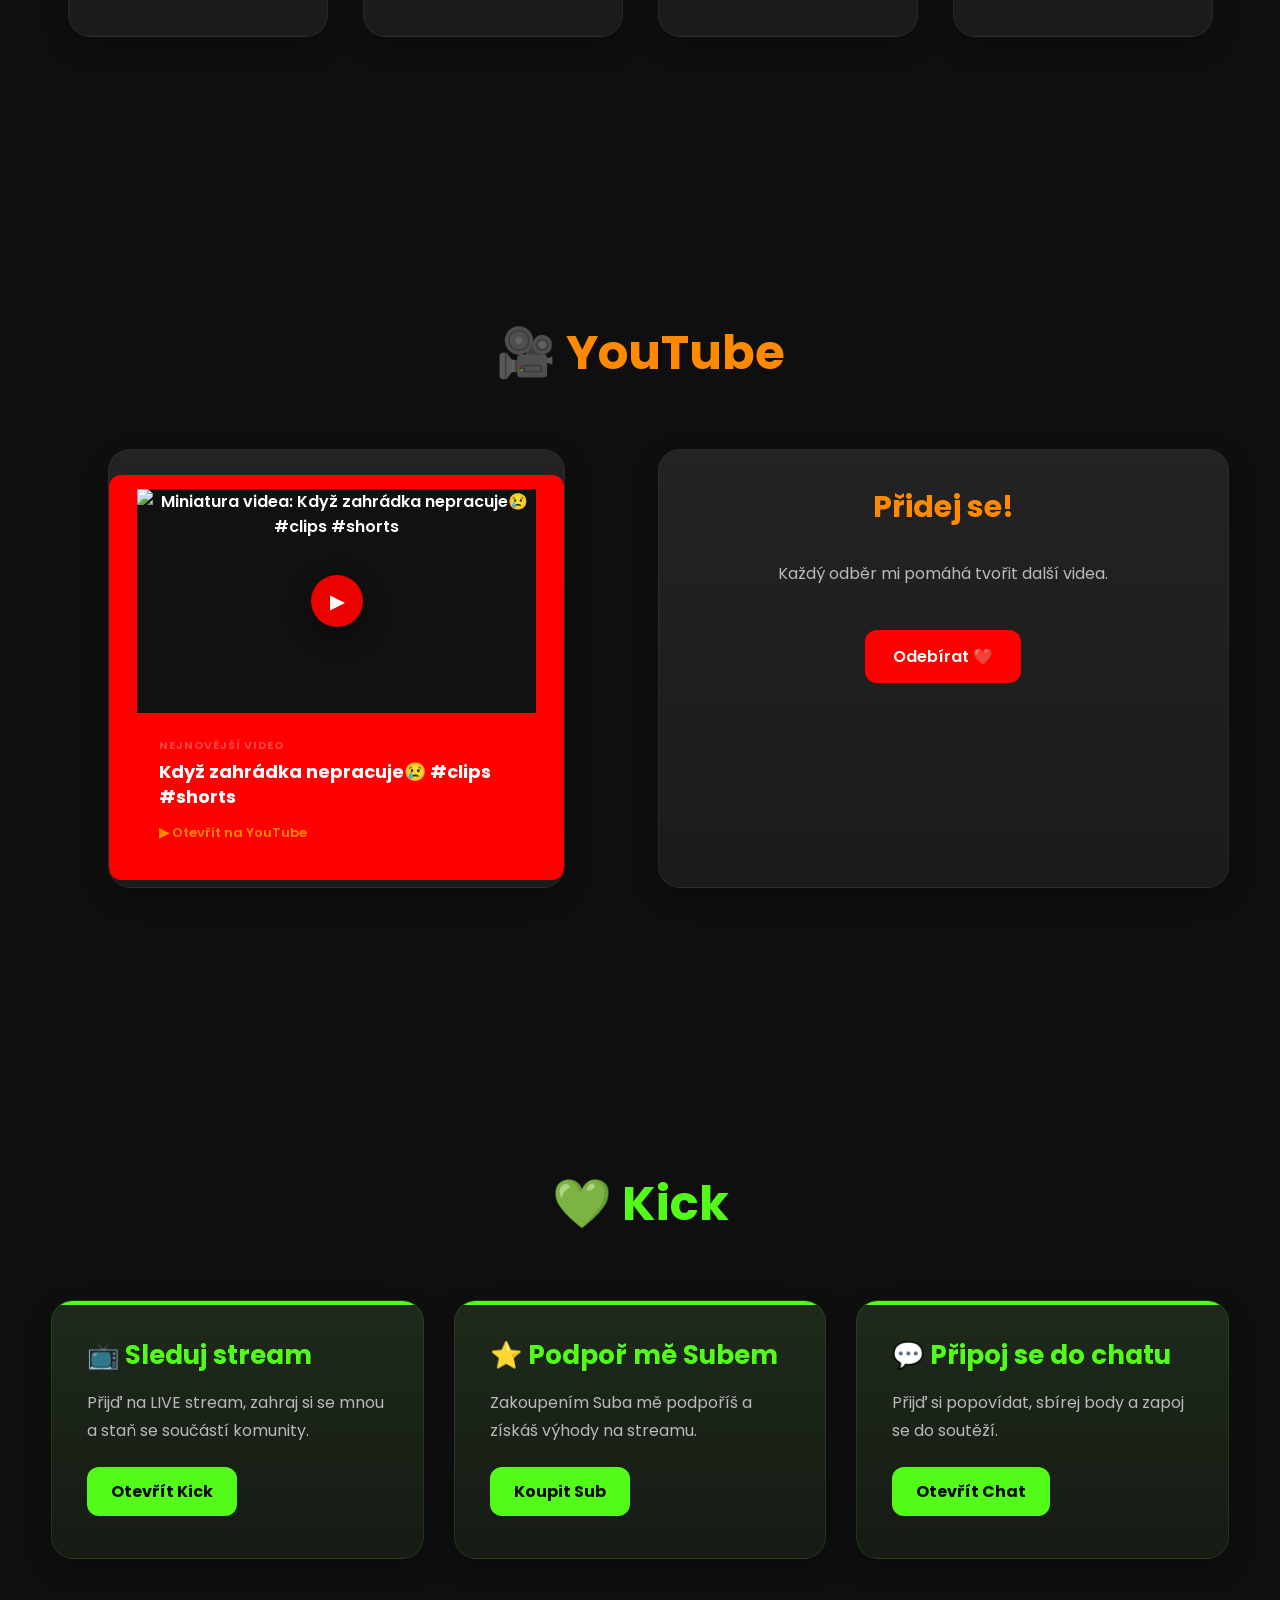
==== commit f78d9ae8: "Update index.html" ====
--- a/index.html
+++ b/index.html
@@ -31,7 +31,7 @@
 <div class="hero-left">
 <h1>Gasbyn</h1>
 <p class="hero-subtitle">Fortnite • IT Začátečník • Streamer</p>
-<p class="hero-description">Vítej na mém oficiálním webu! Najdeš zde Kick příkazy, Kick Shop, informace o streamech a další novinky.</p>
+<p class="hero-description">Vítej na mém oficiálním webu! Najdeš zde Kick příkazy, Kick Shop, informace o Streamech a další novinky.</p>
 <div class="hero-buttons">
 <a href="https://www.youtube.com/@Gasbyn" target="_blank">🎥 YouTube</a>
 <a href="https://kick.com/Gasbyn" target="_blank">💚 Kick</a>
@@ -48,7 +48,7 @@
 </section>
 <section class="about container">
 <h2 class="reveal">👋 O mně</h2>
-<p class="about-text reveal delay-1">Ahoj! Jsem Gasbyn. Tvořím obsah hlavně z Fortnite. Na mém Kicku pravidelně streamuji a snažím se budovat co nejlepší komunitu.</p>
+<p class="about-text reveal delay-1">Ahoj! Jsem Gasbyn. Tvořím obsah hlavně z Fortnite. Na mém Kicku a YouTubu pravidelně Streamuji a snažím se budovat co nejlepší komunitu.</p>
 <div class="stats live-stats">
 <div class="card live-stat-card reveal delay-1"><h3 id="youtubeSubscribers">2 000+</h3><p>Odběratelů na YouTube</p><span class="live-update">● Aktualizováno automaticky</span></div>
 <div class="card live-stat-card kick-stat-card reveal delay-2"><h3 id="kickFollowers">700+</h3><p>Followerů na Kicku</p><span class="live-update">● Aktualizováno automaticky</span></div>
--- a/css/style.css
+++ b/css/style.css
@@ -43,7 +43,7 @@
 z-index:999;
 backdrop-filter:blur(14px);
 border-bottom:1px solid rgba(255,255,255,.08);
-animation: fadeDown .7s var(--ease-out) both;
+animation: fadeDown 1.2s var(--ease-out) both;
 }
 
 .logo{
@@ -52,7 +52,7 @@
 font-weight:800;
 letter-spacing:2px;
 cursor:pointer;
-transition: transform .28s cubic-bezier(.22,1,.36,1), color .25s ease;
+transition: transform .6s cubic-bezier(.22,1,.36,1), color .5s ease;
 }
 
 .logo:hover{ transform:scale(1.08); }
@@ -71,7 +71,7 @@
 text-decoration:none;
 font-size:18px;
 position:relative;
-transition: color .25s ease, transform .28s cubic-bezier(.22,1,.36,1);
+transition: color .5s ease, transform .6s cubic-bezier(.22,1,.36,1);
 }
 
 .nav-links a::after {
@@ -83,7 +83,7 @@
 height:2px;
 background:var(--orange);
 border-radius:2px;
-transition: width .28s cubic-bezier(.22,1,.36,1);
+transition: width .55s cubic-bezier(.22,1,.36,1);
 }
 
 .nav-links a:hover{
@@ -99,7 +99,7 @@
 text-decoration:none;
 padding:10px 18px;
 border-radius:10px;
-transition: transform .28s cubic-bezier(.22,1,.36,1), box-shadow .28s ease;
+transition: transform .6s cubic-bezier(.22,1,.36,1), box-shadow .6s ease;
 }
 
 .contact-button:hover{
@@ -154,7 +154,7 @@
 background: radial-gradient(circle, rgba(255,138,0,.28), transparent 70%);
 filter:blur(70px);
 z-index:-1;
-animation: pulseGlow 4s ease-in-out infinite;
+animation: pulseGlow 5.5s ease-in-out infinite;
 }
 
 .hero h1 {
@@ -162,7 +162,7 @@
 color:var(--orange);
 margin:0;
 opacity:1;
-animation: heroIn .9s var(--ease-out) .15s both;
+animation: heroIn 1.4s var(--ease-out) .2s both;
 }
 
 .hero-subtitle{
@@ -170,7 +170,7 @@
 font-weight:600;
 color:var(--orange);
 opacity:1;
-animation: heroIn .85s var(--ease-out) .3s both;
+animation: heroIn 1.35s var(--ease-out) .4s both;
 }
 
 .hero-description{
@@ -180,7 +180,7 @@
 color:var(--gray);
 max-width:650px;
 opacity:1;
-animation: heroIn .85s var(--ease-out) .45s both;
+animation: heroIn 1.35s var(--ease-out) .55s both;
 }
 
 .hero-buttons {
@@ -189,7 +189,7 @@
 gap:20px;
 flex-wrap:wrap;
 opacity:1;
-animation: heroIn .85s var(--ease-out) .6s both;
+animation: heroIn 1.35s var(--ease-out) .7s both;
 }
 
 .hero-buttons a {
@@ -201,7 +201,7 @@
 border-radius:12px;
 font-size:20px;
 box-shadow:var(--shadow);
-transition: transform .28s cubic-bezier(.22,1,.36,1), box-shadow .28s ease, filter .28s ease;
+transition: transform .6s cubic-bezier(.22,1,.36,1), box-shadow .6s ease, filter .6s ease;
 }
 
 .hero-buttons a:hover{
@@ -215,7 +215,7 @@
 
 .hero-avatar-wrap{
 display:inline-block;
-animation: floatY 4.5s ease-in-out 1.2s infinite;
+animation: floatY 6s ease-in-out 1.8s infinite;
 will-change: transform;
 }
 
@@ -227,18 +227,23 @@
 filter:drop-shadow(0 30px 40px rgba(0,0,0,.5));
 transform:perspective(1200px) rotateY(-14deg) rotateZ(-2deg) scale(1);
 opacity:1;
-animation: heroImgIn 1s var(--ease-out) .35s both;
+animation: heroImgIn 1.4s var(--ease-out) .4s;
 transition:
-transform .55s cubic-bezier(.22,1,.36,1),
-filter .55s ease;
+  transform 0.9s cubic-bezier(.22,1,.36,1),
+  filter 0.9s ease;
 cursor:pointer;
+}
+
+.hero-right img.anim-done,
+.hero-avatar.anim-done{
+  animation: none;
 }
 
 .hero-right img:hover,
 .hero-avatar:hover,
 .hero-avatar-wrap:hover img{
-filter:drop-shadow(0 40px 55px rgba(255,138,0,.25));
-transform:perspective(1200px) rotateY(0deg) rotateZ(0deg) scale(1.1);
+filter:drop-shadow(0 42px 60px rgba(255,138,0,.32));
+transform:perspective(1200px) rotateY(0deg) rotateZ(0deg) scale(1.12);
 }
 
 .hero-avatar-wrap:hover{
@@ -281,7 +286,7 @@
 border:1px solid rgba(255,255,255,.05);
 overflow:hidden;
 position:relative;
-transition: transform .35s cubic-bezier(.22,1,.36,1), box-shadow .35s ease, border-color .3s ease;
+transition: transform .7s cubic-bezier(.22,1,.36,1), box-shadow .7s ease, border-color .6s ease;
 }
 
 .card::before{
@@ -333,16 +338,16 @@
 .hidden, .reveal {
 opacity:1;
 transform:translateY(0) scale(1);
-transition: opacity .7s var(--ease-out), transform .7s var(--ease-out);
+transition: opacity 1.1s var(--ease-out), transform 1.1s var(--ease-out);
 }
 .hidden.show, .reveal.show {
 opacity:1;
 transform:translateY(0) scale(1);
 }
-.hidden.delay-1, .reveal.delay-1 { transition-delay:.08s; }
-.hidden.delay-2, .reveal.delay-2 { transition-delay:.16s; }
-.hidden.delay-3, .reveal.delay-3 { transition-delay:.24s; }
-.hidden.delay-4, .reveal.delay-4 { transition-delay:.32s; }
+.hidden.delay-1, .reveal.delay-1 { transition-delay:.12s; }
+.hidden.delay-2, .reveal.delay-2 { transition-delay:.24s; }
+.hidden.delay-3, .reveal.delay-3 { transition-delay:.36s; }
+.hidden.delay-4, .reveal.delay-4 { transition-delay:.48s; }
 
 .youtube{ padding:120px 0; }
 .youtube h2{
@@ -362,7 +367,7 @@
 border-radius:22px;
 border:1px solid rgba(255,255,255,.05);
 box-shadow:var(--shadow);
-transition: transform .35s cubic-bezier(.22,1,.36,1), box-shadow .35s ease, border-color .3s ease;
+transition: transform .7s cubic-bezier(.22,1,.36,1), box-shadow .7s ease, border-color .6s ease;
 }
 .youtube-card h3{ font-size:30px; margin-top:0; color:var(--orange); }
 .youtube-card p{ line-height:1.8; color:var(--gray); }
@@ -375,7 +380,7 @@
 text-decoration:none;
 border-radius:12px;
 font-weight:600;
-transition: transform .28s cubic-bezier(.22,1,.36,1), box-shadow .28s ease;
+transition: transform .6s cubic-bezier(.22,1,.36,1), box-shadow .6s ease;
 }
 .youtube-card:hover{
 transform:translateY(-10px) scale(1.03);
@@ -388,8 +393,14 @@
 }
 .youtube-card a:active{ transform:scale(0.96); }
 
-.latest-video-card{ padding:0; overflow:hidden; }
-.latest-video-loading{ padding:40px; color:var(--gray); }
+.latest-video-card{
+padding:0;
+overflow:hidden;
+max-width:80%;
+width:100%;
+justify-self:center;
+}
+.latest-video-loading{ padding:32px; color:var(--gray); font-size:15px; }
 .latest-video-link{ display:block; text-decoration:none; color:inherit; }
 .latest-video-thumb-wrap{
 position:relative;
@@ -402,7 +413,7 @@
 height:100%;
 object-fit:cover;
 display:block;
-transition:transform .55s cubic-bezier(.22,1,.36,1);
+transition:transform 1s cubic-bezier(.22,1,.36,1);
 }
 .latest-video-card:hover .latest-video-thumb{ transform:scale(1.08); }
 .latest-video-play{
@@ -410,34 +421,34 @@
 top:50%;
 left:50%;
 transform:translate(-50%,-50%) scale(1);
-width:64px;
-height:64px;
+width:52px;
+height:52px;
 border-radius:50%;
 background:rgba(255,0,0,.92);
 color:#fff;
 display:flex;
 align-items:center;
 justify-content:center;
-font-size:22px;
+font-size:18px;
 box-shadow:0 8px 24px rgba(0,0,0,.4);
-transition: transform .28s cubic-bezier(.22,1,.36,1), box-shadow .28s ease;
+transition: transform .6s cubic-bezier(.22,1,.36,1), box-shadow .6s ease;
 }
 .latest-video-card:hover .latest-video-play{
 transform:translate(-50%,-50%) scale(1.12);
 box-shadow:0 12px 32px rgba(255,0,0,.45);
 }
-.latest-video-info{ padding:24px 28px 28px; text-align:left; }
+.latest-video-info{ padding:18px 22px 22px; text-align:left; }
 .latest-video-label{
 display:inline-block;
-font-size:12px;
+font-size:11px;
 font-weight:700;
 letter-spacing:1px;
 color:#ff4444;
-margin-bottom:8px;
+margin-bottom:6px;
 }
 .latest-video-info h3{
-font-size:22px;
-margin:0 0 12px;
+font-size:18px;
+margin:0 0 10px;
 color:var(--white);
 line-height:1.35;
 }
@@ -445,8 +456,8 @@
 display:inline-block;
 color:var(--orange);
 font-weight:600;
-font-size:15px;
-transition:transform .28s cubic-bezier(.22,1,.36,1);
+font-size:13px;
+transition:transform .6s cubic-bezier(.22,1,.36,1);
 }
 .latest-video-card:hover .latest-video-open{ transform:translateX(4px); }
 
@@ -469,7 +480,7 @@
 border:1px solid rgba(83,252,24,.12);
 box-shadow:var(--shadow);
 text-align:left;
-transition: transform .35s cubic-bezier(.22,1,.36,1), box-shadow .35s ease, border-color .3s ease;
+transition: transform .7s cubic-bezier(.22,1,.36,1), box-shadow .7s ease, border-color .6s ease;
 }
 .kick-card h3{ font-size:26px; margin:0 0 14px; color:#53FC18; }
 .kick-card p{ line-height:1.75; color:var(--gray); margin:0 0 22px; }
@@ -481,7 +492,7 @@
 text-decoration:none;
 border-radius:12px;
 font-weight:700;
-transition: transform .28s cubic-bezier(.22,1,.36,1), box-shadow .28s ease;
+transition: transform .6s cubic-bezier(.22,1,.36,1), box-shadow .6s ease;
 }
 .kick-card:hover{
 transform:translateY(-10px) scale(1.03);
@@ -512,7 +523,7 @@
 }
 @keyframes floatY {
 0%, 100% { transform: translateY(0); }
-50% { transform: translateY(-14px); }
+50% { transform: translateY(-16px); }
 }
 @keyframes pulseGlow {
 0%, 100% { opacity:.7; transform:scale(1); }
--- a/css/animations.css
+++ b/css/animations.css
@@ -1,16 +1,194 @@
-/* ===== ANIMATION DETAILS / MICRO-INTERACTIONS ===== */
-
-/* Card shine sweep on hover */
+/* ===== UNIFIED SKILLET-STYLE HOVER ===== */
+
+:root {
+  --hover-ease: cubic-bezier(.22, 1, .36, 1);
+  --hover-dur: 0.9s;
+  --hover-dur-fast: 0.75s;
+}
+
+/* HOME cards – jemný náklon zůstává */
 .card,
 .youtube-card,
 .kick-card {
+  transform: perspective(900px) rotateY(-6deg) rotateZ(-1deg) scale(1);
+  transition:
+    transform var(--hover-dur) var(--hover-ease),
+    box-shadow var(--hover-dur) ease,
+    border-color 0.7s ease,
+    background 0.7s ease,
+    filter var(--hover-dur) ease !important;
+  transform-style: preserve-3d;
   position: relative;
   overflow: hidden;
 }
 
+.card:hover,
+.youtube-card:hover,
+.kick-card:hover {
+  transform: perspective(900px) rotateY(0deg) rotateZ(0deg) scale(1.06) translateY(-8px) !important;
+  filter: brightness(1.04);
+}
+
+/* COMMANDS + SHOP – BEZ náklonu, jen scale + lift */
+.command-card,
+.product-card,
+.stat,
+.secret-card {
+  transform: none;
+  transition:
+    transform var(--hover-dur-fast) var(--hover-ease),
+    box-shadow var(--hover-dur-fast) ease,
+    border-color 0.55s ease,
+    background 0.55s ease,
+    filter var(--hover-dur-fast) ease !important;
+  position: relative;
+  overflow: hidden;
+}
+
+.command-card:hover,
+.product-card:hover,
+.stat:hover,
+.secret-card:hover {
+  transform: scale(1.04) translateY(-6px) !important;
+  filter: brightness(1.04);
+}
+
+.copy,
+.favorite,
+.copy-product,
+.category,
+.buttons button,
+.tag {
+  transition:
+    transform var(--hover-dur-fast) var(--hover-ease),
+    box-shadow var(--hover-dur-fast) ease,
+    background 0.55s ease,
+    color 0.5s ease,
+    filter var(--hover-dur-fast) ease !important;
+}
+
+.copy:hover,
+.favorite:hover,
+.copy-product:hover,
+.category:hover,
+.buttons button:hover,
+.tag:hover {
+  transform: translateY(-4px) scale(1.07) !important;
+}
+
+/* CONTACT – BEZ náklonu */
+.contact-card {
+  transform: none;
+  transition:
+    transform var(--hover-dur-fast) var(--hover-ease),
+    box-shadow var(--hover-dur-fast) ease !important;
+}
+
+.contact-card:hover {
+  transform: scale(1.03) translateY(-6px) !important;
+}
+
+.contact-option {
+  display: flex;
+  transform: none !important;
+  transition:
+    transform var(--hover-dur-fast) var(--hover-ease),
+    box-shadow var(--hover-dur-fast) ease,
+    background 0.55s ease,
+    border-color 0.55s ease !important;
+  will-change: transform;
+}
+
+.contact-option:hover {
+  transform: scale(1.04) translateY(-5px) !important;
+  background: #252525 !important;
+  border-color: rgba(255, 140, 0, 0.4) !important;
+  box-shadow: 0 14px 32px rgba(255, 140, 0, 0.18);
+}
+
+.contact-option:active {
+  transform: scale(0.97) !important;
+  transition-duration: 0.12s !important;
+}
+
+/* MERCH – BEZ náklonu */
+.merch-hero {
+  transform: none;
+  transition:
+    transform var(--hover-dur-fast) var(--hover-ease),
+    box-shadow var(--hover-dur-fast) ease,
+    border-color 0.55s ease !important;
+  cursor: default;
+}
+
+.merch-hero:hover {
+  transform: scale(1.03) translateY(-6px) !important;
+  box-shadow: 0 24px 55px rgba(255, 140, 0, 0.2) !important;
+  border-color: rgba(255, 140, 0, 0.35) !important;
+}
+
+/* HOME / global buttons */
+.hero-buttons a,
+.contact-button,
+.youtube-card a,
+.kick-card a,
+.logo {
+  transition:
+    transform var(--hover-dur) var(--hover-ease),
+    box-shadow var(--hover-dur) ease,
+    background 0.7s ease,
+    color 0.6s ease,
+    filter var(--hover-dur) ease,
+    text-shadow 0.7s ease !important;
+}
+
+.hero-buttons a:hover,
+.contact-button:hover,
+.youtube-card a:hover,
+.kick-card a:hover {
+  transform: translateY(-4px) scale(1.08) !important;
+}
+
+.logo:hover {
+  transform: scale(1.1) !important;
+  text-shadow: 0 0 22px rgba(255, 138, 0, 0.55);
+}
+
+.nav-links a {
+  transition:
+    color 0.6s ease,
+    transform var(--hover-dur) var(--hover-ease),
+    letter-spacing var(--hover-dur) ease !important;
+}
+
+.nav-links a:hover {
+  transform: translateY(-3px) scale(1.05) !important;
+  letter-spacing: 0.4px;
+}
+
+.hero-buttons a:active,
+.contact-button:active,
+.youtube-card a:active,
+.kick-card a:active,
+.copy:active,
+.favorite:active,
+.copy-product:active,
+.category:active,
+.buttons button:active,
+.card:active,
+.command-card:active,
+.product-card:active {
+  transform: scale(0.96) translateY(0) !important;
+  transition-duration: 0.12s !important;
+}
+
+/* ===== SHINE / GLOW ===== */
+
 .card::after,
 .youtube-card::after,
-.kick-card::after {
+.kick-card::after,
+.command-card::after,
+.product-card::after {
   content: "";
   position: absolute;
   top: 0;
@@ -20,28 +198,29 @@
   background: linear-gradient(
     105deg,
     transparent,
-    rgba(255,255,255,.05),
+    rgba(255, 255, 255, 0.06),
     transparent
   );
   pointer-events: none;
-  transition: left .7s cubic-bezier(.22,1,.36,1);
+  transition: left 1.2s var(--hover-ease);
   z-index: 1;
 }
 
 .card:hover::after,
 .youtube-card:hover::after,
-.kick-card:hover::after {
+.kick-card:hover::after,
+.command-card:hover::after,
+.product-card:hover::after {
   left: 120%;
 }
 
-/* Top accent bar glow */
 .card::before {
-  transition: height .35s cubic-bezier(.22,1,.36,1), box-shadow .35s ease;
+  transition: height 0.7s var(--hover-ease), box-shadow 0.7s ease;
 }
 
 .card:hover::before {
   height: 6px;
-  box-shadow: 0 0 18px rgba(255,138,0,.55);
+  box-shadow: 0 0 18px rgba(255, 138, 0, 0.55);
 }
 
 .kick-card::before {
@@ -52,20 +231,40 @@
   width: 100%;
   height: 4px;
   background: #53FC18;
-  transition: height .35s cubic-bezier(.22,1,.36,1), box-shadow .35s ease;
+  transition: height 0.7s var(--hover-ease), box-shadow 0.7s ease;
   z-index: 2;
 }
 
 .kick-card:hover::before {
   height: 6px;
-  box-shadow: 0 0 18px rgba(83,252,24,.55);
-}
-
-/* Buttons: light shine sweep */
+  box-shadow: 0 0 18px rgba(83, 252, 24, 0.55);
+}
+
+.command-card::before {
+  transition: height 0.55s ease, box-shadow 0.55s ease;
+}
+
+.command-card:hover::before {
+  height: 6px;
+  box-shadow: 0 0 16px rgba(83, 252, 24, 0.5);
+}
+
+.product-card::before {
+  transition: height 0.55s ease, box-shadow 0.55s ease;
+}
+
+.product-card:hover::before {
+  height: 5px;
+  box-shadow: 0 0 16px rgba(255, 140, 0, 0.5);
+}
+
 .hero-buttons a,
 .contact-button,
 .youtube-card a,
-.kick-card a {
+.kick-card a,
+.copy,
+.favorite,
+.copy-product {
   position: relative;
   overflow: hidden;
   z-index: 0;
@@ -74,7 +273,10 @@
 .hero-buttons a::before,
 .contact-button::before,
 .youtube-card a::before,
-.kick-card a::before {
+.kick-card a::before,
+.copy::before,
+.favorite::before,
+.copy-product::before {
   content: "";
   position: absolute;
   top: 0;
@@ -84,56 +286,32 @@
   background: linear-gradient(
     120deg,
     transparent,
-    rgba(255,255,255,.28),
+    rgba(255, 255, 255, 0.28),
     transparent
   );
-  transition: left .55s cubic-bezier(.22,1,.36,1);
+  transition: left 1s var(--hover-ease);
   z-index: -1;
 }
 
 .hero-buttons a:hover::before,
 .contact-button:hover::before,
 .youtube-card a:hover::before,
-.kick-card a:hover::before {
+.kick-card a:hover::before,
+.copy:hover::before,
+.favorite:hover::before,
+.copy-product:hover::before {
   left: 130%;
 }
 
-/* Live status soft blink */
 .live-update {
-  animation: livePulse 2s ease-in-out infinite;
+  animation: livePulse 2.8s ease-in-out infinite;
 }
 
 @keyframes livePulse {
   0%, 100% { opacity: 1; }
-  50% { opacity: .55; }
-}
-
-/* Logo glow on hover */
-.logo {
-  text-shadow: 0 0 0 transparent;
-  transition:
-    transform .28s cubic-bezier(.22,1,.36,1),
-    color .25s ease,
-    text-shadow .35s ease !important;
-}
-
-.logo:hover {
-  text-shadow: 0 0 22px rgba(255,138,0,.55);
-}
-
-/* Nav letter-spacing */
-.nav-links a {
-  transition:
-    color .25s ease,
-    transform .28s cubic-bezier(.22,1,.36,1),
-    letter-spacing .28s ease !important;
-}
-
-.nav-links a:hover {
-  letter-spacing: .4px;
-}
-
-/* Section title underline grows */
+  50% { opacity: 0.55; }
+}
+
 .about h2,
 .youtube h2,
 .kick h2 {
@@ -153,8 +331,8 @@
   border-radius: 3px;
   background: currentColor;
   transform: translateX(-50%);
-  transition: width .45s cubic-bezier(.22,1,.36,1);
-  opacity: .85;
+  transition: width 0.85s var(--hover-ease);
+  opacity: 0.85;
 }
 
 .about:hover h2::after,
@@ -163,42 +341,39 @@
   width: 56%;
 }
 
-/* Avatar hover more pronounced */
 .hero-avatar,
 .hero-right img {
   transition:
-    transform .6s cubic-bezier(.22,1,.36,1),
-    filter .6s ease !important;
+    transform 0.9s var(--hover-ease),
+    filter 0.9s ease !important;
 }
 
 .hero-avatar-wrap:hover img,
 .hero-avatar:hover,
 .hero-right img:hover {
   transform: perspective(1200px) rotateY(0deg) rotateZ(0deg) scale(1.12) !important;
-  filter: drop-shadow(0 42px 60px rgba(255,138,0,.32)) !important;
-}
-
-/* Stat number pop */
+  filter: drop-shadow(0 42px 60px rgba(255, 138, 0, 0.32)) !important;
+}
+
 .card h3 {
   display: inline-block;
-  transition: transform .35s cubic-bezier(.22,1,.36,1);
+  transition: transform 0.7s var(--hover-ease);
 }
 
 .card:hover h3 {
   transform: scale(1.06);
 }
 
-/* Play button pulse ring */
 .latest-video-play {
-  animation: playPulse 2.4s ease-in-out infinite;
+  animation: playPulse 3.2s ease-in-out infinite;
 }
 
 @keyframes playPulse {
   0%, 100% {
-    box-shadow: 0 8px 24px rgba(0,0,0,.4), 0 0 0 0 rgba(255,0,0,.35);
+    box-shadow: 0 8px 24px rgba(0, 0, 0, 0.4), 0 0 0 0 rgba(255, 0, 0, 0.35);
   }
   50% {
-    box-shadow: 0 8px 24px rgba(0,0,0,.4), 0 0 0 12px rgba(255,0,0,0);
+    box-shadow: 0 8px 24px rgba(0, 0, 0, 0.4), 0 0 0 12px rgba(255, 0, 0, 0);
   }
 }
 
@@ -206,69 +381,23 @@
   animation: none;
 }
 
-/* Focus rings */
+.product-image img {
+  transition: transform 0.75s var(--hover-ease), filter 0.65s ease !important;
+}
+
+.product-card:hover .product-image img {
+  transform: scale(1.1) !important;
+  filter: brightness(1.06);
+}
+
 a:focus-visible,
 button:focus-visible {
   outline: 2px solid var(--orange, #ff8a00);
   outline-offset: 3px;
 }
 
-/* Commands page extras */
-.command-card {
-  position: relative;
-  overflow: hidden;
-}
-
-.command-card::after {
-  content: "";
-  position: absolute;
-  top: 0;
-  left: -50%;
-  width: 40%;
-  height: 100%;
-  background: linear-gradient(105deg, transparent, rgba(255,255,255,.05), transparent);
-  pointer-events: none;
-  transition: left .65s cubic-bezier(.22,1,.36,1);
-}
-
-.command-card:hover::after {
-  left: 120%;
-}
-
-.command-card::before {
-  transition: height .3s ease, box-shadow .3s ease;
-}
-
-.command-card:hover::before {
-  height: 6px;
-  box-shadow: 0 0 16px rgba(83,252,24,.5);
-}
-
-.copy,
-.favorite {
-  position: relative;
-  overflow: hidden;
-}
-
-.copy::before,
-.favorite::before {
-  content: "";
-  position: absolute;
-  top: 0;
-  left: -80%;
-  width: 55%;
-  height: 100%;
-  background: linear-gradient(120deg, transparent, rgba(255,255,255,.3), transparent);
-  transition: left .5s cubic-bezier(.22,1,.36,1);
-}
-
-.copy:hover::before,
-.favorite:hover::before {
-  left: 130%;
-}
-
 #toast.show {
-  animation: toastPop .5s cubic-bezier(.22,1,.36,1);
+  animation: toastPop 0.75s var(--hover-ease);
 }
 
 @keyframes toastPop {
@@ -277,64 +406,8 @@
   100% { transform: translateX(-50%) translateY(0); opacity: 1; }
 }
 
-.category:hover {
-  box-shadow: 0 8px 22px rgba(83,252,24,.25);
-}
-
-/* Shop page extras */
-.product-card {
-  position: relative;
-  overflow: hidden;
-}
-
-.product-card::after {
-  content: "";
-  position: absolute;
-  top: 0;
-  left: -50%;
-  width: 40%;
-  height: 100%;
-  background: linear-gradient(105deg, transparent, rgba(255,255,255,.05), transparent);
-  pointer-events: none;
-  transition: left .65s cubic-bezier(.22,1,.36,1);
-  z-index: 2;
-}
-
-.product-card:hover::after {
-  left: 120%;
-}
-
-.product-card::before {
-  transition: height .3s ease, box-shadow .3s ease;
-}
-
-.product-card:hover::before {
-  height: 5px;
-  box-shadow: 0 0 16px rgba(255,140,0,.5);
-}
-
-.copy-product {
-  position: relative;
-  overflow: hidden;
-}
-
-.copy-product::before {
-  content: "";
-  position: absolute;
-  top: 0;
-  left: -80%;
-  width: 55%;
-  height: 100%;
-  background: linear-gradient(120deg, transparent, rgba(255,255,255,.28), transparent);
-  transition: left .5s cubic-bezier(.22,1,.36,1);
-}
-
-.copy-product:hover::before {
-  left: 130%;
-}
-
 #shopToast.show {
-  animation: shopToastPop .5s cubic-bezier(.22,1,.36,1);
+  animation: shopToastPop 0.75s var(--hover-ease);
 }
 
 @keyframes shopToastPop {
@@ -342,3 +415,7 @@
   60% { transform: translateX(-50%) translateY(-6px); opacity: 1; }
   100% { transform: translateX(-50%) translateY(0); opacity: 1; }
 }
+
+.category:hover {
+  box-shadow: 0 8px 22px rgba(83, 252, 24, 0.25);
+}
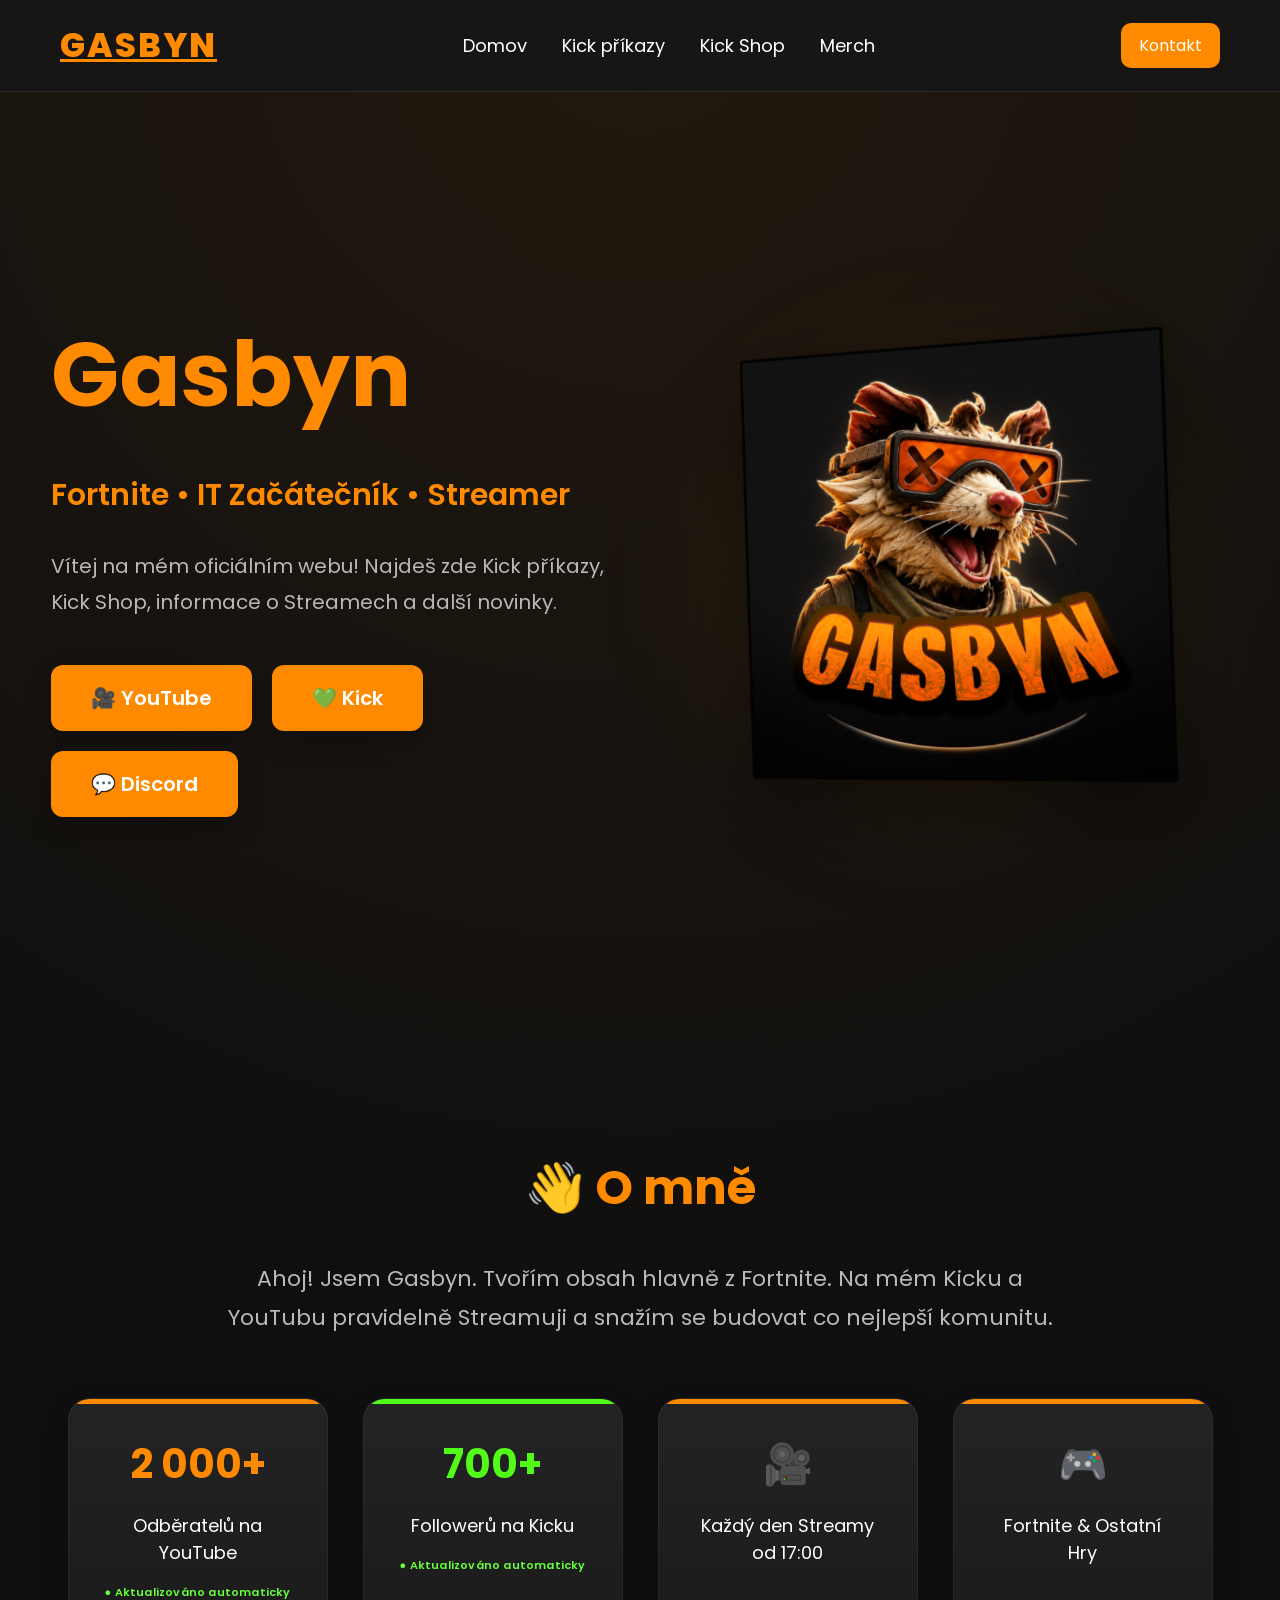
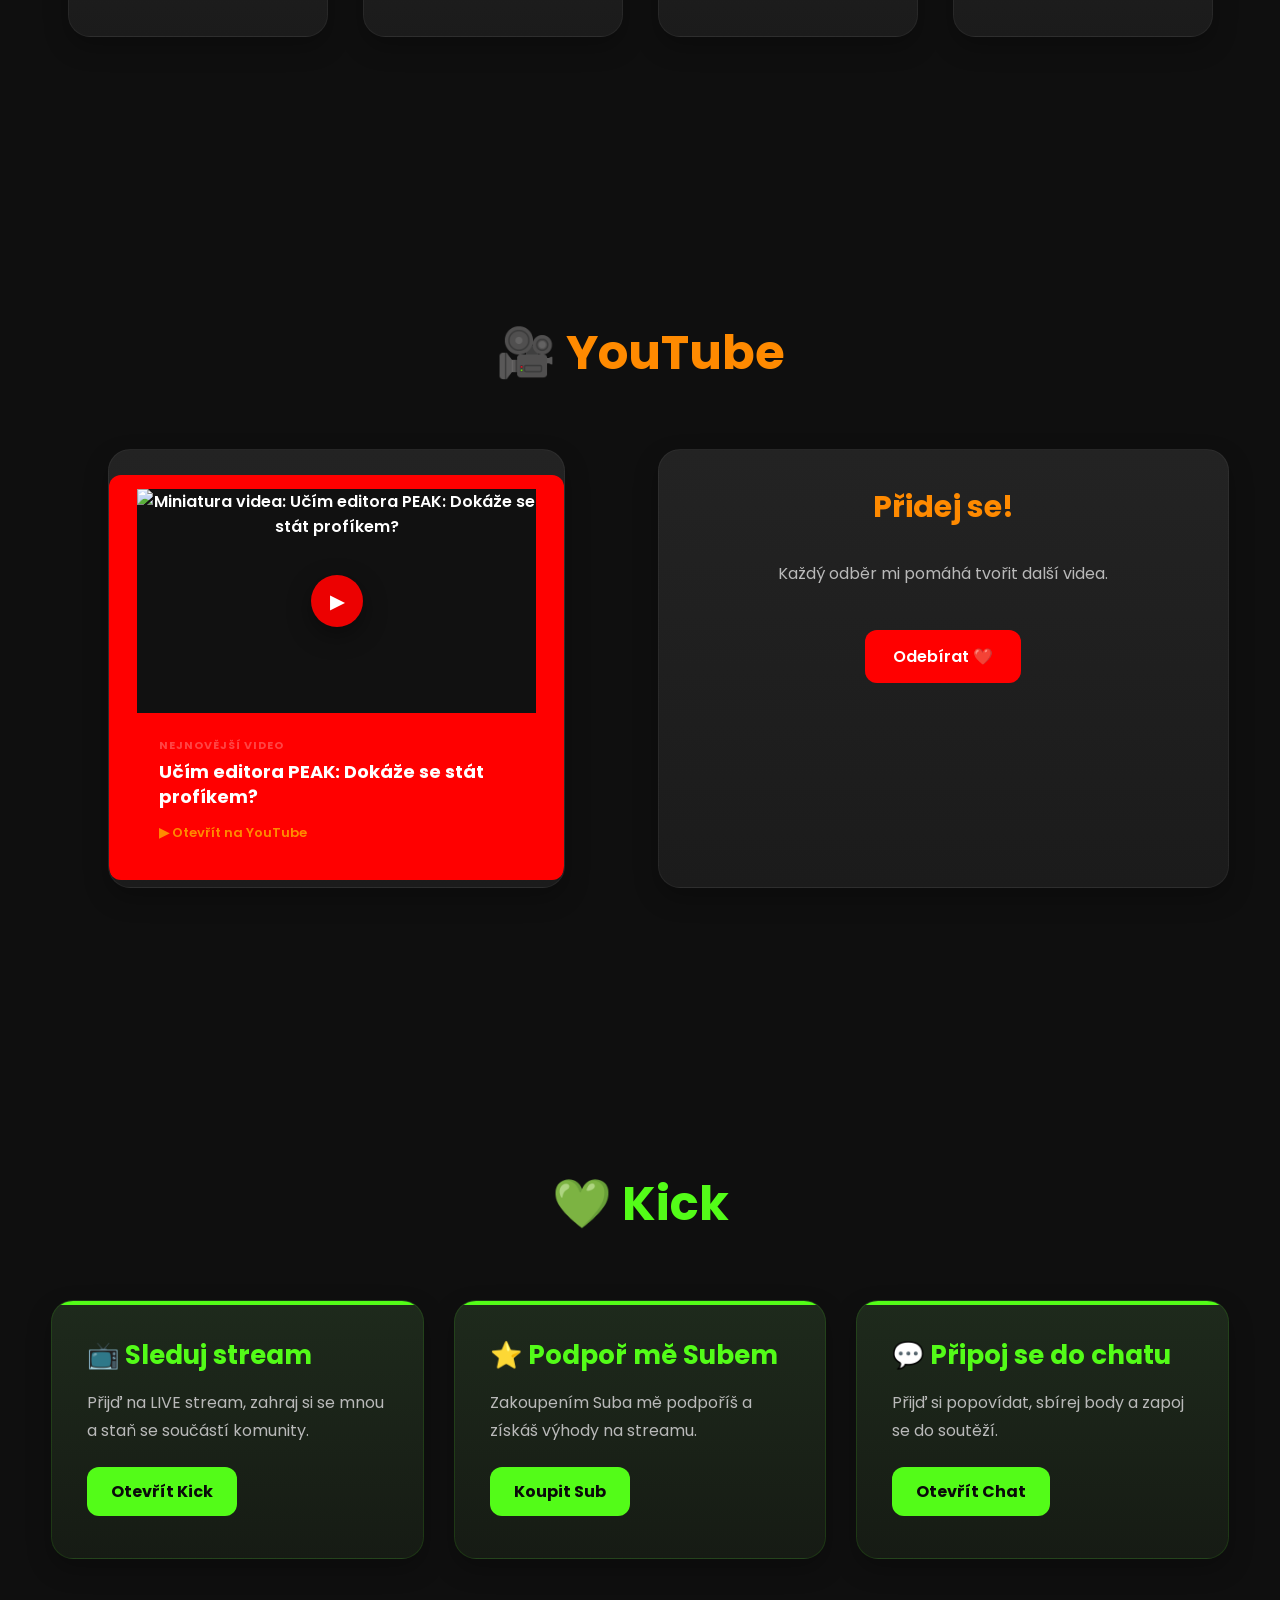
==== commit e412c7ed: "Redirect index.html to domov.html for GitHub Pages root" ====
--- a/index.html
+++ b/index.html
@@ -2,79 +2,12 @@
 <html lang="cs">
 <head>
 <meta charset="UTF-8">
-<meta name="viewport" content="width=device-width, initial-scale=1.0">
+<meta http-equiv="refresh" content="0; url=domov.html">
+<link rel="canonical" href="domov.html">
 <title>Gasbyn</title>
-<link rel="stylesheet" href="css/style.css">
-<link rel="stylesheet" href="css/animations.css">
-<link rel="stylesheet" href="css/responsive.css">
-<link rel="preconnect" href="https://fonts.googleapis.com">
-<link rel="preconnect" href="https://fonts.gstatic.com" crossorigin>
-<link href="https://fonts.googleapis.com/css2?family=Poppins:ital,wght@0,100;0,200;0,300;0,400;0,500;0,600;0,700;0,800;0,900;1,100;1,200;1,300;1,400;1,500;1,600;1,700;1,800;1,900&display=swap" rel="stylesheet">
+<script>location.replace("domov.html");</script>
 </head>
 <body>
-<header>
-<nav class="navbar">
-<div class="logo">GASBYN</div>
-<ul class="nav-links">
-<li><a href="index.html">Home</a></li>
-<li><a href="commands.html">Kick příkazy</a></li>
-<li><a href="shop.html">Kick Shop</a></li>
-<li><a href="merch.html">Merch</a></li>
-</ul>
-<a class="contact-button" href="contact.html">Kontakt</a>
-</nav>
-</header>
-<main>
-<section class="hero">
-<div class="container">
-<div class="hero-content">
-<div class="hero-left">
-<h1>Gasbyn</h1>
-<p class="hero-subtitle">Fortnite • IT Začátečník • Streamer</p>
-<p class="hero-description">Vítej na mém oficiálním webu! Najdeš zde Kick příkazy, Kick Shop, informace o Streamech a další novinky.</p>
-<div class="hero-buttons">
-<a href="https://www.youtube.com/@Gasbyn" target="_blank">🎥 YouTube</a>
-<a href="https://kick.com/Gasbyn" target="_blank">💚 Kick</a>
-<a href="https://discord.gg/bN3j6yfFgg" target="_blank">💬 Discord</a>
-</div>
-</div>
-<div class="hero-right">
-<div class="hero-avatar-wrap">
-<img class="hero-avatar" src="assets/images/Skillet.png" alt="Gasbyn">
-</div>
-</div>
-</div>
-</div>
-</section>
-<section class="about container">
-<h2 class="reveal">👋 O mně</h2>
-<p class="about-text reveal delay-1">Ahoj! Jsem Gasbyn. Tvořím obsah hlavně z Fortnite. Na mém Kicku a YouTubu pravidelně Streamuji a snažím se budovat co nejlepší komunitu.</p>
-<div class="stats live-stats">
-<div class="card live-stat-card reveal delay-1"><h3 id="youtubeSubscribers">2 000+</h3><p>Odběratelů na YouTube</p><span class="live-update">● Aktualizováno automaticky</span></div>
-<div class="card live-stat-card kick-stat-card reveal delay-2"><h3 id="kickFollowers">700+</h3><p>Followerů na Kicku</p><span class="live-update">● Aktualizováno automaticky</span></div>
-<div class="card reveal delay-3"><h3>🎥</h3><p>Každý den Streamy od 17:00</p></div>
-<div class="card reveal delay-4"><h3>🎮</h3><p>Fortnite & Ostatní Hry</p></div>
-</div>
-</section>
-<section class="youtube container">
-<h2 class="reveal">🎥 YouTube</h2>
-<div class="youtube-grid">
-<div class="youtube-card latest-video-card reveal delay-1" id="latestVideoCard">
-<div class="latest-video-loading">Načítám nejnovější video…</div>
-</div>
-<div class="youtube-card reveal delay-2"><h3>Přidej se!</h3><p>Každý odběr mi pomáhá tvořit další videa.</p><a href="https://www.youtube.com/@Gasbyn?sub_confirmation=1" target="_blank">Odebírat ❤️</a></div>
-</div>
-</section>
-<section class="kick container">
-<h2 class="reveal">💚 Kick</h2>
-<div class="kick-grid">
-<div class="kick-card reveal delay-1"><h3>📺 Sleduj stream</h3><p>Přijď na LIVE stream, zahraj si se mnou a staň se součástí komunity.</p><a href="https://kick.com/Gasbyn" target="_blank">Otevřít Kick</a></div>
-<div class="kick-card reveal delay-2"><h3>⭐ Podpoř mě Subem</h3><p>Zakoupením Suba mě podpoříš a získáš výhody na streamu.</p><a href="https://kick.com/gasbyn/subscribe" target="_blank">Koupit Sub</a></div>
-<div class="kick-card reveal delay-3"><h3>💬 Připoj se do chatu</h3><p>Přijď si popovídat, sbírej body a zapoj se do soutěží.</p><a href="https://kick.com/Gasbyn" target="_blank">Otevřít Chat</a></div>
-</div>
-</section>
-<section class="schedule container"></section>
-</main>
-<script src="js/script.js"></script>
+<p><a href="domov.html">Pokračuj na Domov</a></p>
 </body>
 </html>
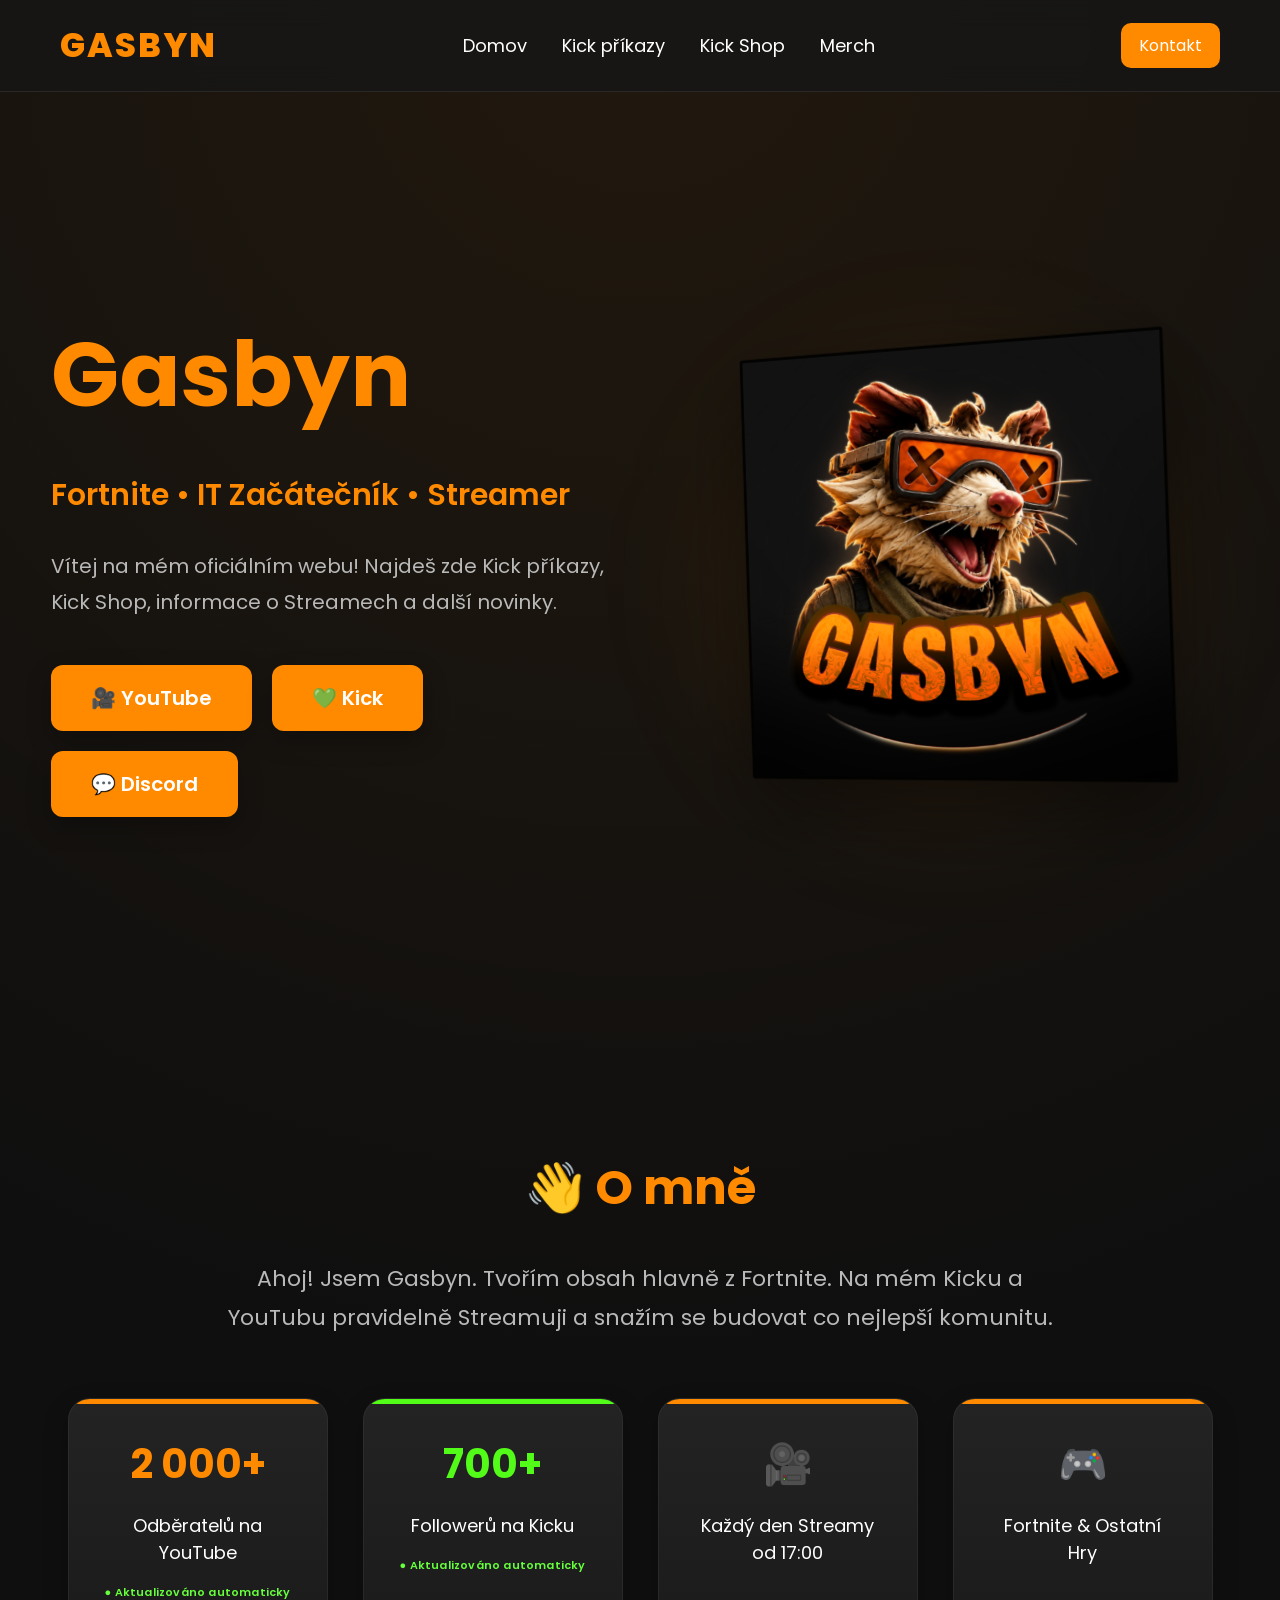
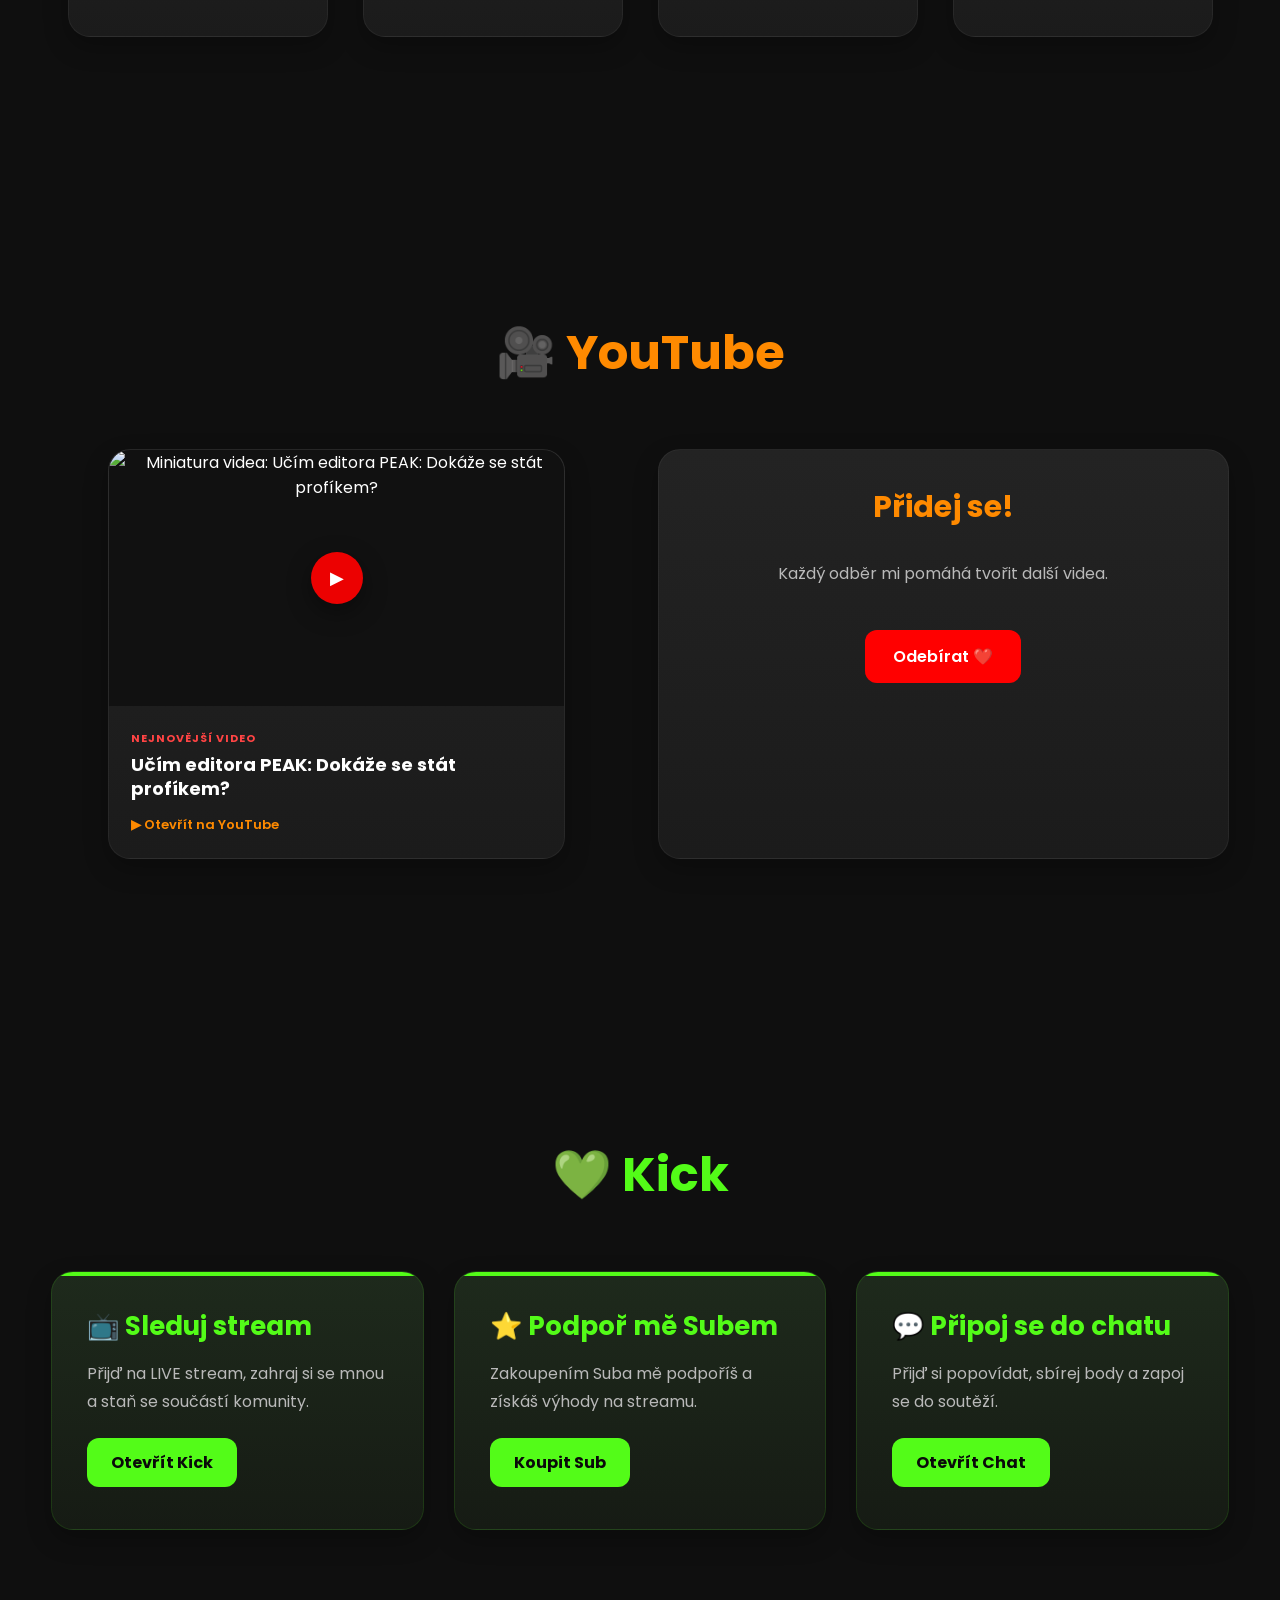
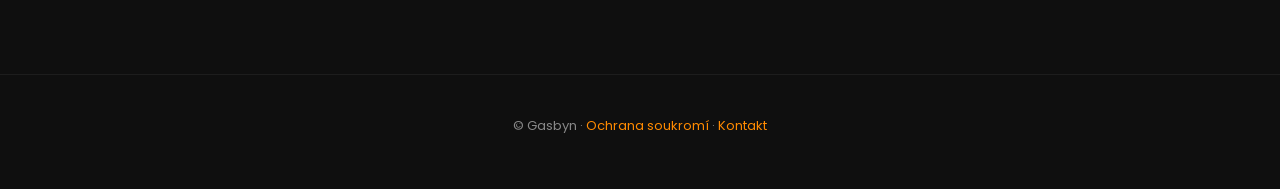
==== commit e2c802ad: "Add Google AdSense script to index.html" ====
--- a/index.html
+++ b/index.html
@@ -6,6 +6,8 @@
 <link rel="canonical" href="domov.html">
 <title>Gasbyn</title>
 <script>location.replace("domov.html");</script>
+<script async src="https://pagead2.googlesyndication.com/pagead/js/adsbygoogle.js?client=ca-pub-5998811646625855"
+     crossorigin="anonymous"></script>
 </head>
 <body>
 <p><a href="domov.html">Pokračuj na Domov</a></p>
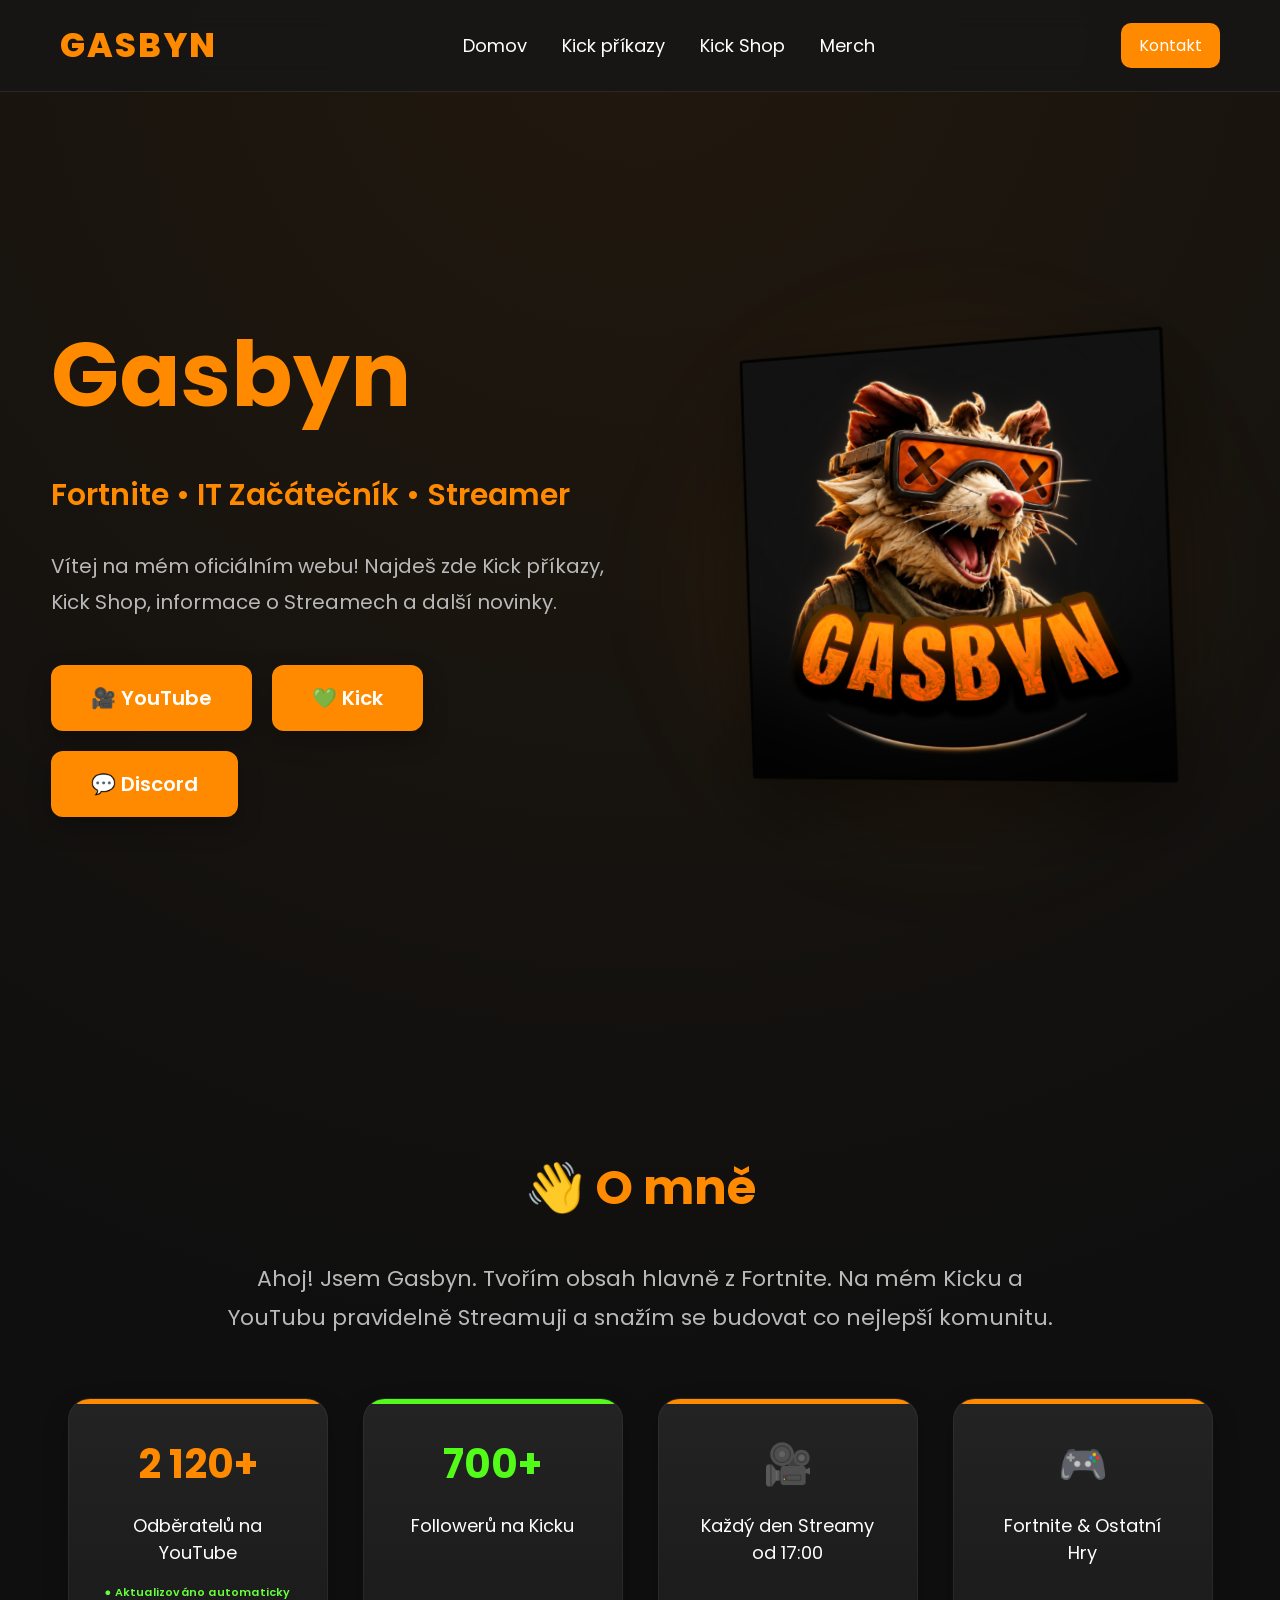
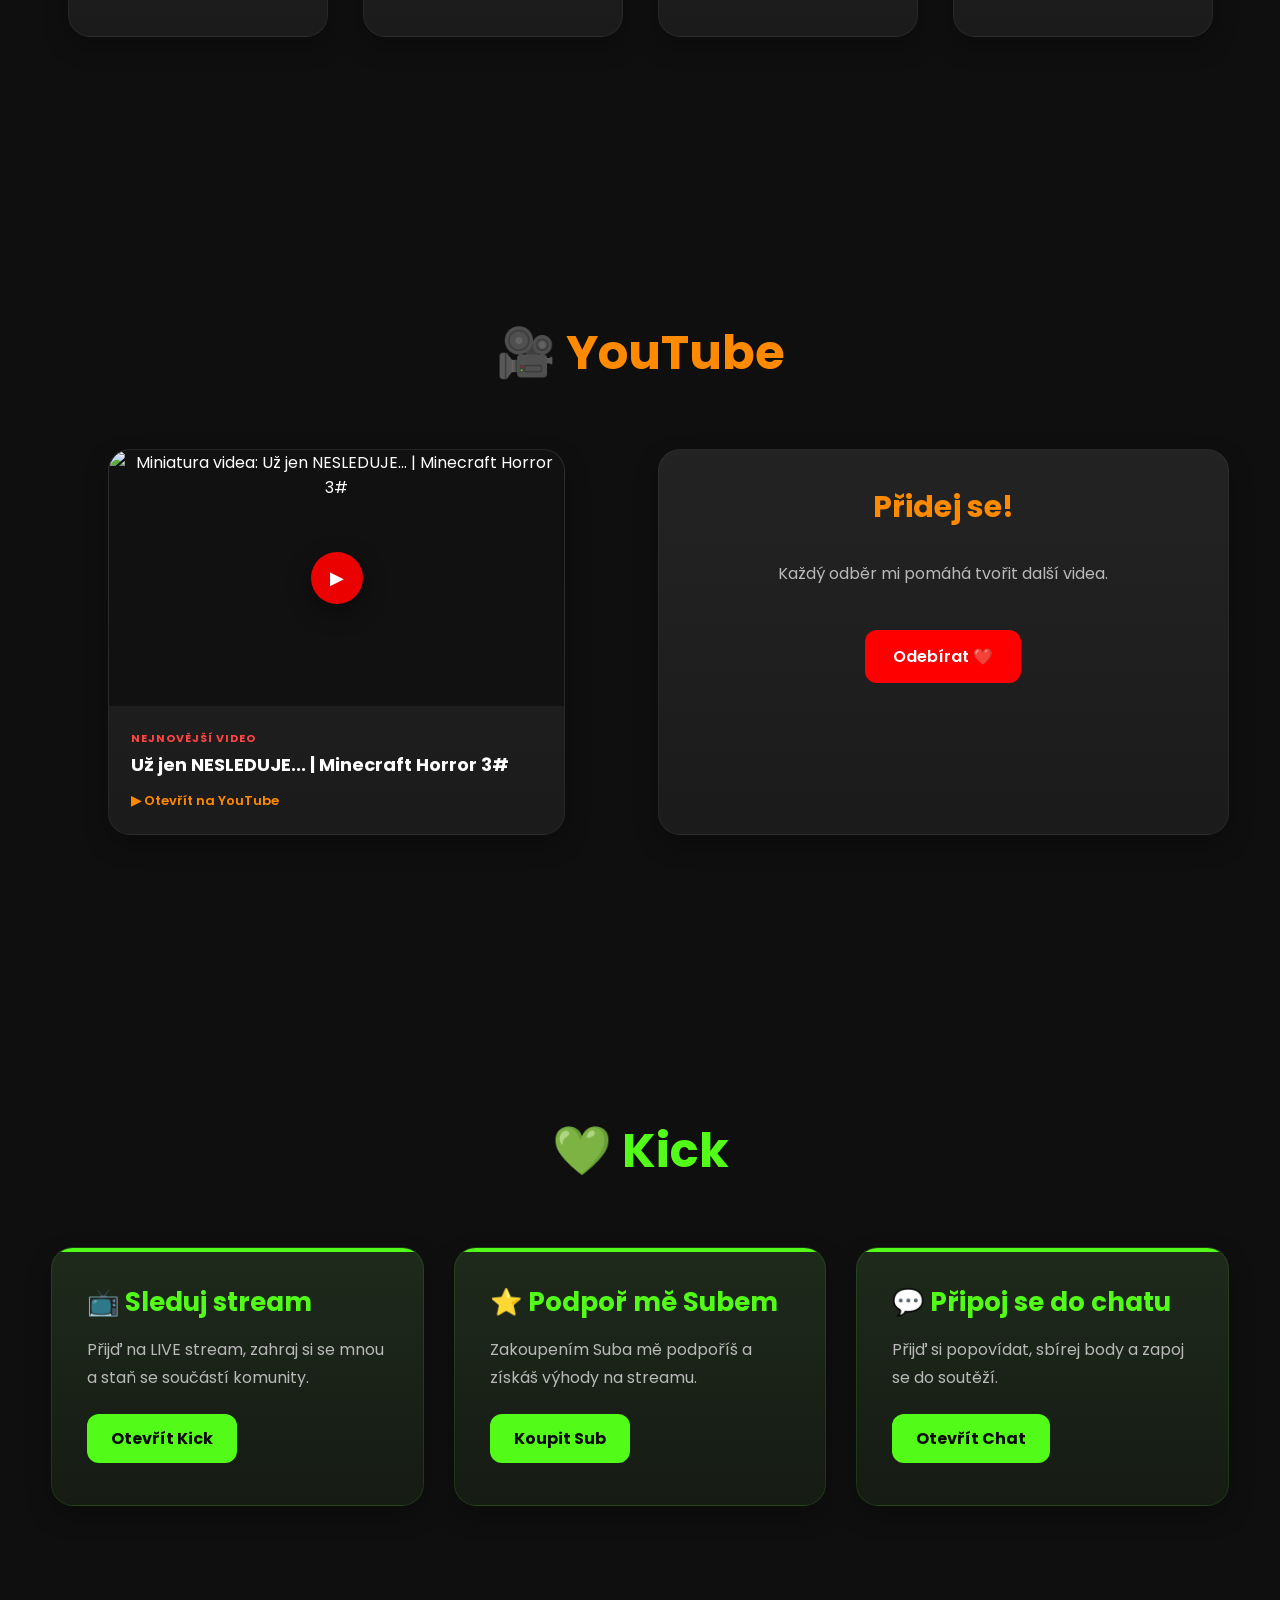
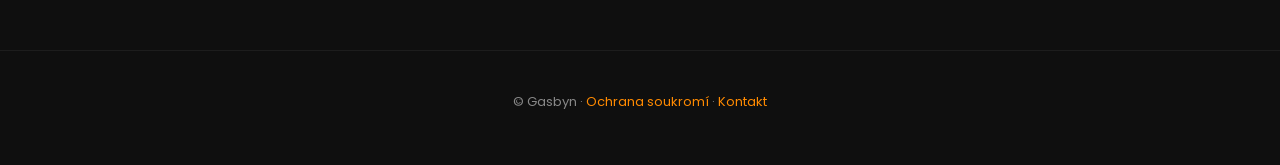
==== commit 85bcc785: "Add Gasbyn logo as browser tab/bookmark favicon" ====
--- a/index.html
+++ b/index.html
@@ -8,6 +8,7 @@
 <script>location.replace("domov.html");</script>
 <script async src="https://pagead2.googlesyndication.com/pagead/js/adsbygoogle.js?client=ca-pub-5998811646625855"
      crossorigin="anonymous"></script>
+<link rel="icon" type="image/png" href="[data-uri]">
 </head>
 <body>
 <p><a href="domov.html">Pokračuj na Domov</a></p>
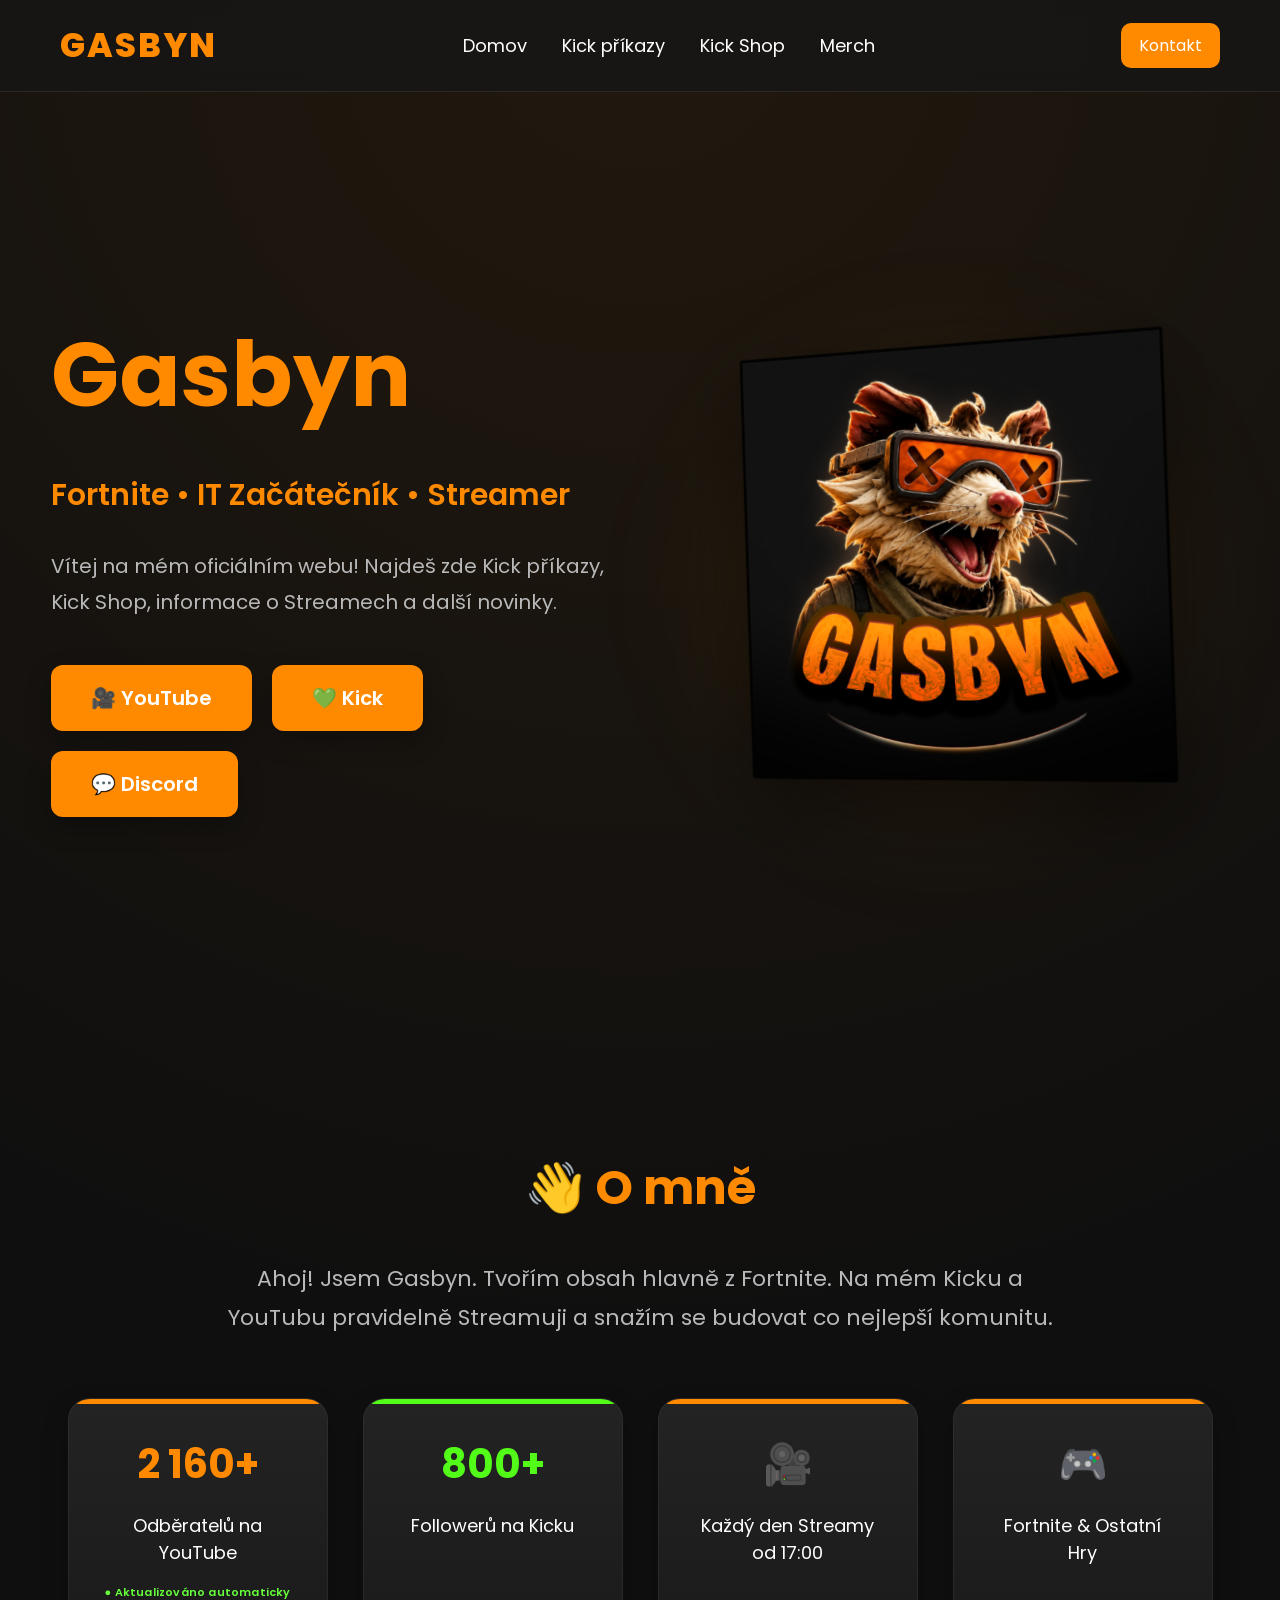
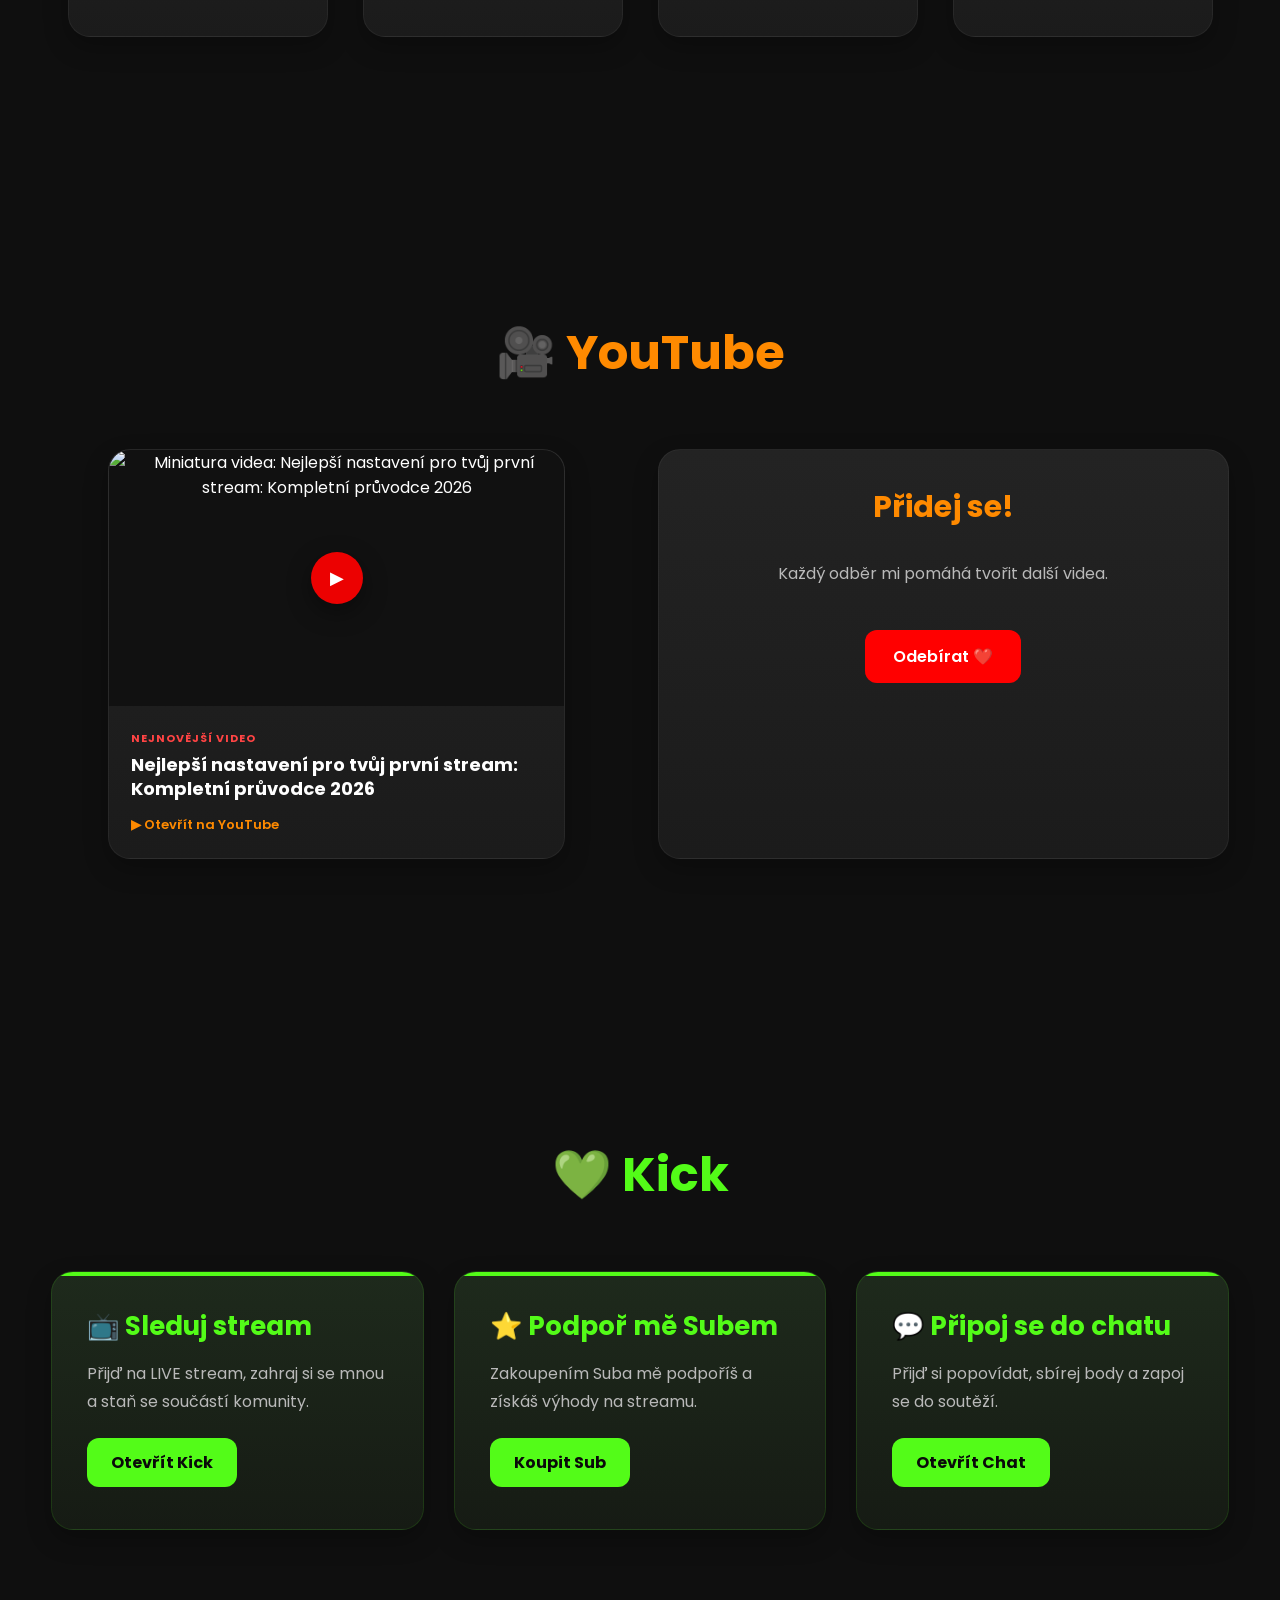
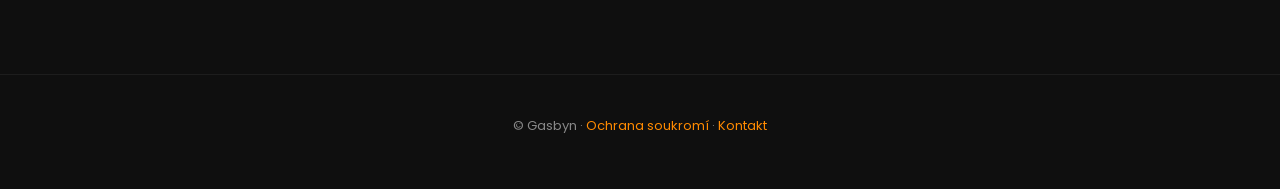
==== commit d83d043f: "AdSense policy fix: expand content, remove ads from empty pages, add ads.txt" ====
--- a/index.html
+++ b/index.html
@@ -4,13 +4,12 @@
 <meta charset="UTF-8">
 <meta http-equiv="refresh" content="0; url=domov.html">
 <link rel="canonical" href="domov.html">
+<meta name="robots" content="noindex">
 <title>Gasbyn</title>
 <script>location.replace("domov.html");</script>
-<script async src="https://pagead2.googlesyndication.com/pagead/js/adsbygoogle.js?client=ca-pub-5998811646625855"
-     crossorigin="anonymous"></script>
-<link rel="icon" type="image/png" href="[data-uri]">
+<script src="js/favicon.js"></script>
 </head>
 <body>
-<p><a href="domov.html">Pokračuj na Domov</a></p>
+<p><a href="domov.html">Pokračuj na Domov – oficiální web streamera Gasbyn</a></p>
 </body>
 </html>
